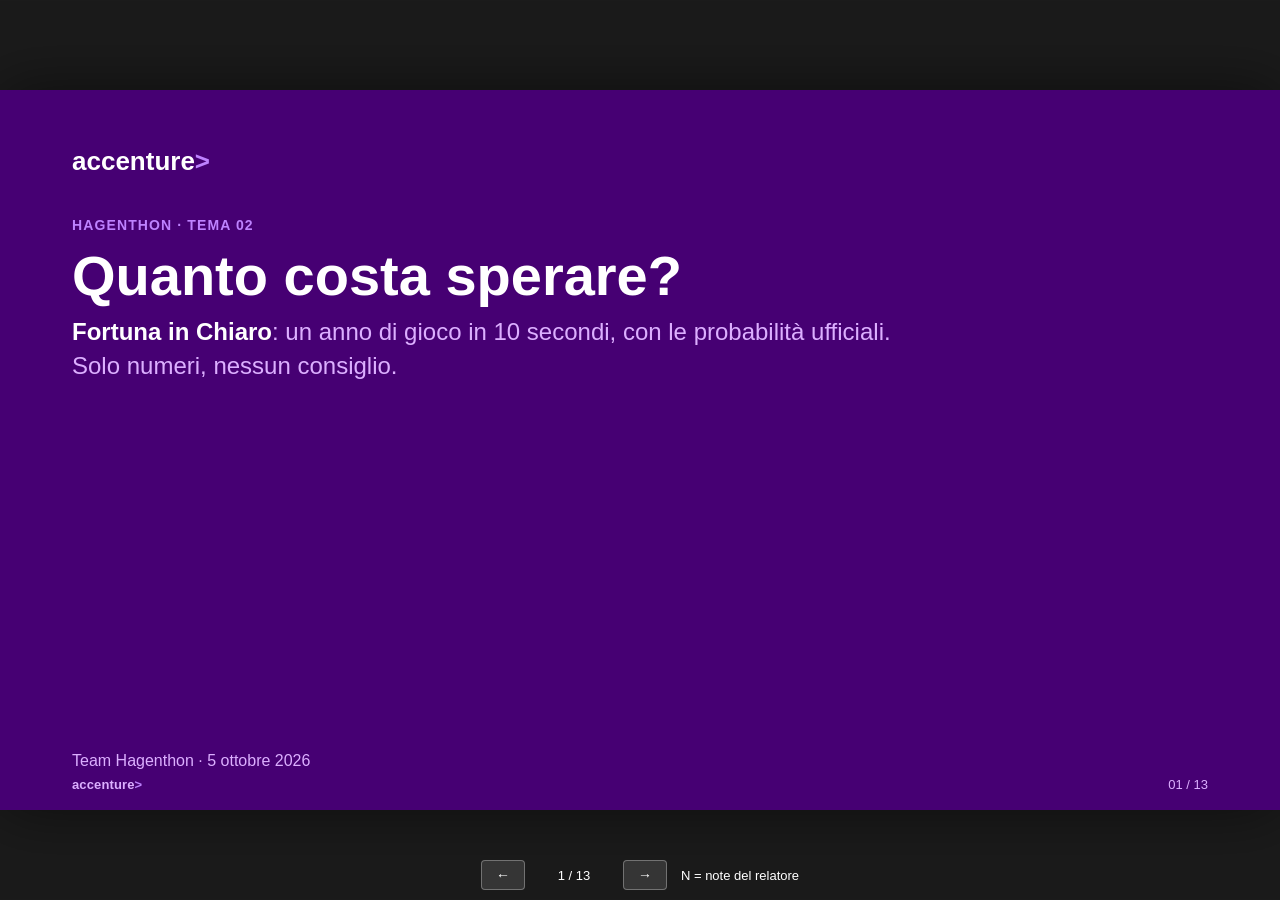
==== presentation/index.html @ 5776c494 "Motore v2 (L1-L3, CR1, CR2: 38 test verdi), BR-13..17, bozza presentazione Co-Authored-By: Claude Op" ====
<!DOCTYPE html>
<html lang="it">
<head>
<meta charset="UTF-8">
<title>Fortuna in Chiaro — Hagenthon, Tema 02</title>
<!--
  BOZZA v2 (13:25) — agente innovazione, da skill presentazioni-accenture.
  Allineata a docs/idea/idea-selezionata.md (leve L1-L4, CR1, CR2, Fase 2, demo aggiornata).
  SCALETTA (5:00, demo compresa). Note del relatore: tasto N.
  01  0:00-0:10  Titolo
  02  0:10-0:35  Salvatore (Deliverable 01)
  03  0:35-0:50  Il problema
  04  0:50-1:00  La soluzione
  05  1:00-3:30  DEMO live (2'30"): L3 208 stadi, L1 rimborso, L2 10.000 Salvatori, quiz 3/3, CR1
  06  (0")       OPZIONALE BR-17 "Pausa e Conto": go/no-go al checkpoint 14:05 (se approvato: passo demo da 10")
  07  3:30-3:45  Prima/Dopo (Deliverable 02)
  08  3:45-4:00  Risk & Clarity Note (Deliverable 03)
  09  4:00-4:25  Struttura agentica di sviluppo + L4 hook guardrail
  10  4:25-4:35  Token e AI
  11  4:35-4:45  Visione Fase 2 (architettura del prodotto, fuori MVP)
  12  4:45-4:52  Valore su scala (STIMA NOSTRA, da confermare al checkpoint 14:05)
  13  4:52-5:00  Chiusura
  Fonti numeri: docs/idea/valore-checkpoint.md, docs/idea/ricerca-azzardo.md
  (38,5%, 79,4%, 208 stadi: ricalcolati sulle tabelle ADM di ricerca-azzardo.md §1, vedi idea-selezionata.md)
-->
<style>
  :root{
    --purple:#A100FF;
    --purple-dark:#7500C0;
    --purple-darker:#460073;
    --purple-light:#BE82FF;
    --purple-pastel:#DCAFFF;
    --purple-pink:#B455AA;
    --black:#000000;
    --white:#FFFFFF;
    --grey:#96968C;
    --grey-light:#E6E6DC;
    --font:"Graphik", Arial, Helvetica, sans-serif;
  }
  *{box-sizing:border-box;}
  html,body{
    margin:0; padding:0; width:100%; height:100%;
    background:#1b1b1b; font-family:var(--font); overflow:hidden;
  }
  #viewport{ position:fixed; inset:0; display:flex; align-items:center; justify-content:center; }
  #deck{
    position:relative; width:1280px; height:720px;
    transform-origin:center center; box-shadow:0 0 60px rgba(0,0,0,.5);
  }
  .slide{
    position:absolute; inset:0; width:1280px; height:720px;
    display:none; flex-direction:column;
    background:var(--white); color:var(--black);
    padding:56px 72px 40px 72px;
  }
  .slide.active{ display:flex; }

  .bg-dark{ background:var(--purple-darker); color:var(--white); }
  .bg-purple{ background:var(--purple-dark); color:var(--white); }
  .bg-light-grey{ background:var(--grey-light); color:var(--black); }

  h1{ font-size:48px; font-weight:700; margin:0 0 8px 0; line-height:1.1; }
  h2{ font-size:34px; font-weight:700; margin:0 0 20px 0; line-height:1.15; }
  h2 .accent{ color:var(--purple); }
  .bg-dark h2, .bg-purple h2{ color:var(--white); }
  .subtitle{ font-size:22px; font-weight:400; color:var(--grey); margin:0 0 24px 0; }
  .bg-dark .subtitle, .bg-purple .subtitle{ color:var(--purple-pastel); }
  p, li{ font-size:18px; line-height:1.45; }
  .kicker{
    display:inline-block; font-size:14px; font-weight:700; letter-spacing:.08em;
    text-transform:uppercase; color:var(--purple); margin-bottom:12px;
  }
  .bg-dark .kicker, .bg-purple .kicker{ color:var(--purple-light); }

  .footer{
    position:absolute; left:72px; right:72px; bottom:18px;
    display:flex; justify-content:space-between; align-items:center;
    font-size:13px; color:var(--grey);
  }
  .bg-dark .footer, .bg-purple .footer{ color:var(--purple-pastel); }
  .wordmark{ font-weight:700; letter-spacing:.01em; }
  .wordmark .chevron{ color:var(--purple); font-weight:700; }
  .bg-dark .wordmark .chevron, .bg-purple .wordmark .chevron{ color:var(--purple-light); }
  .footer .src{ flex:1; margin:0 24px; font-size:13px; text-align:left; }

  .content{ flex:1; display:flex; flex-direction:column; min-height:0; }

  .cover{ justify-content:center; align-items:flex-start; }
  .cover .wordmark-big{ font-size:26px; font-weight:700; margin-bottom:40px; }
  .cover h1{ font-size:56px; max-width:950px; }
  .cover .subtitle{ font-size:24px; max-width:850px; }
  .cover .meta{ margin-top:auto; font-size:16px; color:var(--purple-pastel); }

  .columns{ display:flex; gap:48px; flex:1; min-height:0; }
  .col{ flex:1; min-width:0; }
  .col h3{ font-size:20px; font-weight:700; color:var(--purple); margin:0 0 12px 0; }

  .kpi-row{ display:flex; gap:24px; align-items:stretch; }
  .kpi{ flex:1; text-align:center; padding:24px 14px; background:var(--grey-light); border-radius:4px; }
  .kpi .value{ font-size:52px; font-weight:700; color:var(--purple); line-height:1; }
  .kpi .label{ font-size:16px; color:#555; margin-top:10px; }
  .kpi .tag{ font-size:14px; color:var(--grey); margin-top:6px; }

  .before-after{ display:flex; gap:24px; flex:1; min-height:0; }
  .ba-panel{ flex:1; border-radius:4px; padding:26px; display:flex; flex-direction:column; }
  .ba-before{ background:var(--grey-light); }
  .ba-after{ background:var(--purple-darker); color:var(--white); }
  .ba-tag{ font-size:14px; font-weight:700; text-transform:uppercase; letter-spacing:.06em; margin-bottom:12px; }
  .ba-before .ba-tag{ color:#6b6b63; }
  .ba-after .ba-tag{ color:var(--purple-light); }
  .ba-quote{ font-size:30px; font-weight:700; line-height:1.2; margin:0 0 16px 0; }
  .ba-after .num{ color:var(--purple-pastel); }

  .flow{ display:flex; align-items:center; justify-content:center; gap:0; margin:6px 0 18px 0; }
  .flow-box{
    background:var(--grey-light); border:2px solid var(--purple);
    border-radius:6px; padding:12px 10px; font-size:15px; font-weight:600;
    text-align:center; width:150px;
  }
  .flow-box.highlight{ background:var(--purple); color:var(--white); border-color:var(--purple-darker); }
  .flow-box.human{ background:var(--white); border-style:dashed; }
  .flow-arrow{ width:26px; height:2px; background:var(--purple); position:relative; margin:0 4px; }
  .flow-arrow::after{
    content:""; position:absolute; right:-1px; top:-5px;
    border:6px solid transparent; border-left-color:var(--purple);
  }

  .demo-frame{
    flex:1; border:2px solid var(--grey-light); border-radius:6px;
    display:flex; align-items:center; justify-content:center;
    background:var(--grey-light); overflow:hidden; position:relative;
  }
  .demo-frame iframe{ width:100%; height:100%; border:0; background:var(--white); pointer-events:none; }
  .demo-caption{ margin-top:12px; font-size:15px; color:#6b6b63; }
  .demo-caption a{ color:var(--purple); font-weight:700; text-decoration:none; position:relative; z-index:6; }

  .closing{ justify-content:center; align-items:flex-start; }
  .closing h1{ font-size:52px; }
  .closing .contacts{ margin-top:28px; font-size:18px; color:var(--purple-pastel); }

  ul.bullets{ list-style:none; margin:0; padding:0; }
  ul.bullets li{ position:relative; padding-left:26px; margin-bottom:10px; }
  ul.bullets li::before{
    content:""; position:absolute; left:0; top:9px; width:10px; height:10px;
    background:var(--purple); border-radius:50%;
  }
  .bg-dark ul.bullets li::before, .ba-after ul.bullets li::before{ background:var(--purple-light); }

  /* tabelle compatte */
  table.t{ border-collapse:collapse; width:100%; font-size:16px; }
  table.t th{ text-align:left; font-size:14px; text-transform:uppercase; letter-spacing:.05em; color:var(--purple); border-bottom:2px solid var(--purple); padding:6px 10px; }
  table.t td{ padding:7px 10px; border-bottom:1px solid var(--grey-light); vertical-align:top; }
  table.t td.m{ font-weight:700; white-space:nowrap; }

  /* persona */
  .persona{ display:flex; gap:40px; flex:1; min-height:0; }
  .persona .card{ width:380px; background:var(--grey-light); border-radius:4px; padding:24px 26px; }
  .persona .card .name{ font-size:28px; font-weight:700; margin-bottom:6px; }
  .persona .card .role{ font-size:16px; color:#6b6b63; margin-bottom:16px; }
  .persona .quote{ font-size:26px; font-weight:700; line-height:1.25; margin:0 0 18px 0; }
  .persona .quote .accent{ color:var(--purple); }

  /* badge */
  .badge{ display:inline-block; font-size:13px; font-weight:700; letter-spacing:.06em; text-transform:uppercase; padding:5px 10px; border-radius:3px; background:var(--purple-pastel); color:var(--purple-darker); margin-left:10px; vertical-align:middle; }
  .badge.warn{ background:var(--black); color:var(--white); }
  .deliv{ display:inline-block; font-size:13px; font-weight:700; letter-spacing:.06em; text-transform:uppercase; padding:4px 10px; border:2px solid var(--purple); color:var(--purple); border-radius:3px; margin-left:12px; vertical-align:middle; }

  .note-box{ margin-top:14px; padding:12px 16px; border-left:4px solid var(--purple); background:#f6f6f1; font-size:16px; }
  .small{ font-size:15px; color:#6b6b63; }

  /* note del relatore: nascoste, tasto N per mostrarle */
  .notes{ display:none; }
  #notes-panel{
    display:none; position:fixed; left:0; right:0; top:0; z-index:20;
    background:rgba(0,0,0,.88); color:#fff; font-family:var(--font); font-size:15px;
    padding:12px 24px; line-height:1.45; max-height:40vh; overflow:auto;
  }
  #notes-panel.on{ display:block; }

  #nav-ui{
    position:fixed; left:0; right:0; bottom:10px; display:flex;
    justify-content:center; gap:14px; align-items:center; z-index:10;
    font-family:var(--font); color:#fff; font-size:13px; user-select:none;
  }
  #nav-ui button{
    background:rgba(255,255,255,.12); border:1px solid rgba(255,255,255,.3);
    color:#fff; border-radius:4px; padding:6px 14px; cursor:pointer; font-size:14px;
  }
  #nav-ui button:hover{ background:rgba(161,0,255,.5); }
  #counter{ min-width:70px; text-align:center; }
  .nav-hit{ position:absolute; top:0; bottom:0; width:30%; cursor:pointer; z-index:5; }
  .nav-hit.left{ left:0; }
  .nav-hit.right{ right:0; }

  @media print{
    html,body{ overflow:visible; background:#fff; }
    #nav-ui, .nav-hit, #notes-panel{ display:none !important; }
    #viewport{ position:static; display:block; }
    #deck{ transform:none !important; width:auto; height:auto; box-shadow:none; }
    .slide{
      display:flex !important; position:relative; width:1280px; height:720px;
      page-break-after:always; break-after:page;
    }
  }
</style>
</head>
<body>

<div id="viewport">
  <div id="deck">

    <!-- SLIDE: 01 copertina -->
    <section class="slide cover bg-dark">
      <div class="content cover">
        <div class="wordmark-big">accenture<span style="color:var(--purple-light)">&gt;</span></div>
        <div class="kicker">Hagenthon · Tema 02</div>
        <h1>Quanto costa sperare?</h1>
        <p class="subtitle"><strong style="color:#fff">Fortuna in Chiaro</strong>: un anno di gioco in 10 secondi, con le probabilità ufficiali. Solo numeri, nessun consiglio.</p>
        <div class="meta">Team Hagenthon · 5 ottobre 2026</div>
      </div>
      <div class="footer">
        <span class="wordmark">accenture<span class="chevron">&gt;</span></span>
        <span class="page-num"></span>
      </div>
      <aside class="notes">0:00-0:10 (10") — "Quanto costa sperare? Fortuna in Chiaro mostra in 10 secondi un anno di gioco, con le probabilità ufficiali ADM. Non giudica, non consiglia: mostra i numeri."</aside>
    </section>
    <!-- /SLIDE -->

    <!-- SLIDE: 02 Salvatore, Deliverable 01 -->
    <section class="slide">
      <div class="content">
        <div class="kicker">User Difficulty Statement <span class="deliv">Deliverable 01</span></div>
        <h2>Salvatore non sa <span class="accent">quanto gli costa</span> sperare</h2>
        <div class="persona">
          <div class="card">
            <div class="name">Salvatore</div>
            <div class="role">Reddito 1.300 € al mese · 2 biglietti da 5 € al giorno</div>
            <ul class="bullets">
              <li>Gioca 10 € al giorno, "è poco"</li>
              <li>Crede nei numeri "in ritardo"</li>
              <li>Conta le vincite, non le giocate</li>
            </ul>
          </div>
          <div style="flex:1">
            <p class="quote">"10 € al giorno, <span class="accent">prima o poi vinco</span>."</p>
            <div class="kpi-row">
              <div class="kpi"><div class="value">3.650 €</div><div class="label">spesi in un anno</div><div class="tag">10 € × 365 [DERIV]</div></div>
              <div class="kpi"><div class="value">23,4%</div><div class="label">del suo reddito annuo</div><div class="tag">3.650 / 15.600 € [DERIV]</div></div>
            </div>
            <p class="note-box"><strong>La difficoltà:</strong> le probabilità sono pubbliche, ma scritte in tabelle che nessuno legge. Salvatore non riesce a trasformare "1 su 12.480.000" in una conseguenza per la sua vita.</p>
          </div>
        </div>
      </div>
      <div class="footer">
        <span class="wordmark">accenture<span class="chevron">&gt;</span></span>
        <span class="src">Fonte: valore-checkpoint.md §1; tabella premi ADM "Nuovo 20X" (ricerca-azzardo.md §1.1)</span>
        <span class="page-num"></span>
      </div>
      <aside class="notes">0:10-0:35 (25") — Deliverable 01. Presentare Salvatore: 1.300 € al mese, 10 € al giorno. Lui pensa "prima o poi vinco". In un anno sono 3.650 €, il 23% del reddito. Il problema non è l'accesso ai dati (sono pubblici, ADM) ma la loro leggibilità.</aside>
    </section>
    <!-- /SLIDE -->

    <!-- SLIDE: 03 il problema -->
    <section class="slide">
      <div class="content">
        <div class="kicker">Il problema</div>
        <h2>Salvatore non è un caso isolato</h2>
        <div class="kpi-row" style="margin-top:10px">
          <div class="kpi"><div class="value">18 mln</div><div class="label">adulti che hanno giocato nell'ultimo anno</div><div class="tag">ISS, Rapporti ISTISAN 19/28</div></div>
          <div class="kpi"><div class="value">1,4 mln</div><div class="label">a rischio moderato</div><div class="tag">ISS, Rapporti ISTISAN 19/28</div></div>
          <div class="kpi"><div class="value">21,5 mld €</div><div class="label">persi netti dagli italiani nel 2024</div><div class="tag">ADM, Bilancio di esercizio 2024</div></div>
        </div>
        <p class="note-box" style="margin-top:28px">Un biglietto da 5 € (modello A, ADM) restituisce in media <strong>71,2 centesimi per euro</strong>: il 28,8% resta perso per costruzione [UFF + DERIV].</p>
      </div>
      <div class="footer">
        <span class="wordmark">accenture<span class="chevron">&gt;</span></span>
        <span class="src">Fonti: ricerca-azzardo.md §0, §1.1, §4, §5 (ISS; ADM via agipronews.it e gioconews.it)</span>
        <span class="page-num"></span>
      </div>
      <aside class="notes">0:35-0:50 (15") — 18 milioni di giocatori, 1,4 milioni a rischio moderato: è il nostro pubblico. I 1,5 milioni problematici vanno al numero verde, non a un simulatore. 21,5 miliardi persi nel 2024. Il gioco non è "sfortuna": è costruito per restituire meno di quanto si gioca.</aside>
    </section>
    <!-- /SLIDE -->

    <!-- SLIDE: 04 la soluzione -->
    <section class="slide">
      <div class="content">
        <div class="kicker">La soluzione</div>
        <h2>Fortuna in Chiaro: <span class="accent">tre concetti</span>, un percorso</h2>
        <div class="flow">
          <div class="flow-box">Quiz prima</div><div class="flow-arrow"></div>
          <div class="flow-box">La tua abitudine</div><div class="flow-arrow"></div>
          <div class="flow-box highlight">Un anno in 10 secondi</div><div class="flow-arrow"></div>
          <div class="flow-box">Dalla parte del banco</div><div class="flow-arrow"></div>
          <div class="flow-box">Quiz dopo + trasferimento</div>
        </div>
        <div class="columns">
          <div class="col"><h3>Probabilità in cose fisiche</h3><p>"1 su 12.480.000" diventa 208 stadi pieni con un solo vincitore.</p></div>
          <div class="col"><h3>Vincite che non sono vincite</h3><p>"Hai vinto 5 €" diventa "hai recuperato la giocata: guadagno 0 €".</p></div>
          <div class="col"><h3>Dalla parte del banco</h3><p>10.000 persone come Salvatore per un anno: chi incassa davvero.</p></div>
        </div>
        <p class="small">Statico, offline, nessun dato personale raccolto. Nessun consiglio: solo numeri e significati (vincolo T2-V3).</p>
      </div>
      <div class="footer">
        <span class="wordmark">accenture<span class="chevron">&gt;</span></span>
        <span class="page-num"></span>
      </div>
      <aside class="notes">0:50-1:00 (10") — Tre leve: le probabilità diventano cose fisiche, le vincite finte si smascherano, si guarda dalla parte del banco. Il percorso si misura: quiz prima e dopo, con una domanda nuova di trasferimento. Passo alla demo.</aside>
    </section>
    <!-- /SLIDE -->

    <!-- SLIDE: 05 demo -->
    <section class="slide">
      <div class="content">
        <div class="kicker">Demo live · 2'30"</div>
        <h2>Un anno di Salvatore in 10 secondi</h2>
        <div class="demo-frame">
          <iframe src="../app/index.html" title="Anteprima di Fortuna in Chiaro" tabindex="-1"></iframe>
        </div>
        <div class="demo-caption">Apri la demo: <a href="../app/index.html?demo=1" target="_blank">app/index.html?demo=1</a> (seme fisso, percorso guidato) · Riserva: video registrato</div>
      </div>
      <div class="footer">
        <span class="wordmark">accenture<span class="chevron">&gt;</span></span>
        <span class="page-num"></span>
      </div>
      <aside class="notes">1:00-3:30 (2'30") — DEMO con ?demo=1. (1) 1:00-1:15 Quiz prima: Salvatore fa 1/3. (2) 1:15-1:50 Abitudine (2 biglietti da 5 € al giorno, 3.650 € l'anno) e un anno in 10 secondi: "servirebbero 208 stadi da 60.000 posti, e vincerebbe una sola persona" (L3). (3) 1:50-2:15 "HAI VINTO!"... era solo il rimborso: guadagno 0 €; il 38,5% delle vincite del modello A è il rimborso, il 79,4% è da 5 o 10 € (L1). (4) 2:15-2:45 Dalla parte del banco: 10.000 Salvatori per un anno, quanti in attivo, quanto incassa il banco; 21,5 miliardi in Italia (L2). (5) 2:45-3:20 Quiz dopo 3/3 + trasferimento sul biglietto da 2 € inventato; cruscotto prima/dopo. (6) 3:20-3:30 CR1: la soglia scelta da Salvatore è superata, compare "Vuoi parlarne con qualcuno?" con il numero verde; il messaggio lo invia solo lui. Se BR-17 è approvato: "Pausa e Conto" al posto del passo 4 o 10" prima della chiusura. I ritardatari restano nell'app ma escono dal copione. Se l'animazione non parte: video di riserva.</aside>
    </section>
    <!-- /SLIDE -->

    <!-- SLIDE: 06 OPZIONALE BR-17 Pausa e Conto (go/no-go al checkpoint 14:05; eliminare se no-go) -->
    <section class="slide">
      <div class="content">
        <div class="kicker">Pausa e Conto <span class="badge warn">Opzionale · go/no-go 14:05</span></div>
        <h2>"Sto per comprare un biglietto": <span class="accent">30 secondi</span> di numeri</h2>
        <div class="columns">
          <div class="col">
            <h3>Cosa mostra, per quel biglietto</h3>
            <ul class="bullets">
              <li>Perdita media attesa: 28,8% del prezzo (modello A)</li>
              <li>Vincite che sono solo rimborso: 38,5%</li>
              <li>Premio massimo in scala fisica: 208 stadi, un vincitore</li>
            </ul>
          </div>
          <div class="col">
            <h3>Cosa non fa</h3>
            <ul class="bullets">
              <li>Non dice cosa comprare né se giocare</li>
              <li>Non è un esercizio clinico</li>
              <li>Si chiude con "La scelta è tua"</li>
            </ul>
          </div>
        </div>
        <p class="note-box">Decisione informata, focus del Tema 02. Attivata solo da Salvatore (BR-17, Could).</p>
      </div>
      <div class="footer">
        <span class="wordmark">accenture<span class="chevron">&gt;</span></span>
        <span class="src">Dati: tabella ADM modello A (ricerca-azzardo.md §1.1); ricalcoli in idea-selezionata.md</span>
        <span class="page-num"></span>
      </div>
      <aside class="notes">OPZIONALE, 0" di default. Se BR-17 passa al checkpoint 14:05 si mostra in demo (10"), e questa slide resta come riserva se la demo si blocca. Se no-go: eliminare la slide.</aside>
    </section>
    <!-- /SLIDE -->

    <!-- SLIDE: 07 prima/dopo, Deliverable 02 -->
    <section class="slide">
      <div class="content">
        <div class="kicker">Before/After Simplicity Evidence <span class="deliv">Deliverable 02</span></div>
        <h2>Dalla speranza ai numeri</h2>
        <div class="before-after">
          <div class="ba-panel ba-before">
            <div class="ba-tag">Prima</div>
            <p class="ba-quote">"10 € al giorno, prima o poi vinco."</p>
            <ul class="bullets">
              <li>Quiz: <strong>1/3</strong></li>
              <li>"1 su 12.480.000": un numero senza significato</li>
              <li>"Ho vinto 5 €": sembra una vincita</li>
            </ul>
          </div>
          <div class="ba-panel ba-after">
            <div class="ba-tag">Dopo</div>
            <p class="ba-quote"><span class="num">3.650 €</span> l'anno, perdita attesa <span class="num">≈ 1.051 €</span></p>
            <ul class="bullets">
              <li>Quiz: <strong>3/3</strong> + domanda di trasferimento corretta</li>
              <li>Premio massimo: in media una volta ogni <strong>~17.096 anni</strong></li>
              <li>Il 38,5% delle vincite è solo il rimborso: guadagno 0 €</li>
            </ul>
          </div>
        </div>
      </div>
      <div class="footer">
        <span class="wordmark">accenture<span class="chevron">&gt;</span></span>
        <span class="src">Modello A, payout 71,2%: 3.650 × 28,8% ≈ 1.051 €; 12.480.000 / 730 biglietti l'anno ≈ 17.096 anni; rimborsi 4.576.000 / 11.893.456 vincite = 38,5% [UFF ADM + DERIV]</span>
        <span class="page-num"></span>
      </div>
      <aside class="notes">3:30-3:45 (15") — Deliverable 02. Prima: "prima o poi vinco", quiz 1/3. Dopo: 3.650 € l'anno, perdita attesa circa 1.051 € (modello A; con il modello B si arriva a 1.456 €), premio massimo in media una volta ogni 17.000 anni circa. Quiz 3/3 e risposta corretta su un biglietto mai visto: ha capito il concetto, non ha memorizzato la risposta.</aside>
    </section>
    <!-- /SLIDE -->

    <!-- SLIDE: 07 Risk & Clarity Note, Deliverable 03 -->
    <section class="slide">
      <div class="content">
        <div class="kicker">Risk &amp; Clarity Note <span class="deliv">Deliverable 03</span></div>
        <h2>Cosa semplifichiamo, <span class="accent">cosa non tocchiamo</span></h2>
        <table class="t">
          <tr><th style="width:230px">Aspetto</th><th>Come lo trattiamo</th></tr>
          <tr><td class="m">Semplificato</td><td>Linguaggio, visualizzazione (un anno in 10 secondi), arrotondamenti nei testi. Solo due biglietti da 5 € (modelli A e B), senza marchi commerciali.</td></tr>
          <tr><td class="m">Non alterato</td><td>Probabilità e premi ufficiali ADM delle tabelle di emissione: il payout calcolato dall'app coincide con la tabella (test automatici).</td></tr>
          <tr><td class="m">Lotto</td><td>Fonte di terzi (calcolo combinatorio standard: ambo 1 su 400,5, 250 volte la posta), dichiarata come tale. La regola "5 numeri estratti su 90" è ricavata da quel calcolo. La posta la sceglie l'utente.</td></tr>
          <tr><td class="m">Quiz didattico</td><td>Il biglietto da 2 € al 70% della domanda di trasferimento è inventato per l'esercizio ed è dichiarato come tale nell'app.</td></tr>
          <tr><td class="m">Nessun consiglio</td><td>L'app mostra numeri e significati, non dice se giocare o smettere (T2-V3). Nessun dato personale raccolto.</td></tr>
          <tr><td class="m">Se serve aiuto</td><td>Telefono Verde Nazionale ISS <strong>800 55 88 22</strong>: gratuito, anonimo, lunedì-venerdì 10:00-16:00.</td></tr>
        </table>
      </div>
      <div class="footer">
        <span class="wordmark">accenture<span class="chevron">&gt;</span></span>
        <span class="src">Fonti: ADM tabelle premi (ricerca-azzardo.md §1); Lotto [TERZI] §2; ISS TVNGA §6</span>
        <span class="page-num"></span>
      </div>
      <aside class="notes">3:45-4:00 (15") — Deliverable 03. Semplifichiamo il linguaggio, non i numeri: probabilità e premi sono quelli ufficiali ADM, verificati dai test. Il Lotto viene da un calcolo combinatorio di terzi e lo diciamo; la regola 5 su 90 è ricavata. Il biglietto da 2 € del quiz è inventato e dichiarato. Nessun consiglio. Il numero verde ISS è sempre visibile.</aside>
    </section>
    <!-- /SLIDE -->

    <!-- SLIDE: 09 struttura agentica di sviluppo -->
    <!-- kicker distinto dalla slide Fase 2 -->
    <section class="slide">
      <div class="content">
        <div class="kicker">Struttura agentica di sviluppo · come l'abbiamo costruita</div>
        <h2>Un team di <span class="accent">5 agenti</span>, 2 verifiche umane</h2>
        <div class="flow">
          <div class="flow-box">Idea<br><span class="small">innovazione</span></div><div class="flow-arrow"></div>
          <div class="flow-box human">Conferma umana</div><div class="flow-arrow"></div>
          <div class="flow-box">BR e test<br><span class="small">business</span></div><div class="flow-arrow"></div>
          <div class="flow-box highlight">Sviluppo ⇄ test<br><span style="font-size:13px">stanze parallele</span></div><div class="flow-arrow"></div>
          <div class="flow-box">Review<br><span class="small">qa PASS/FAIL</span></div><div class="flow-arrow"></div>
          <div class="flow-box human">Conferma umana → push</div>
        </div>
        <div class="columns">
          <div class="col">
            <h3>Stanze agile parallele</h3>
            <ul class="bullets">
              <li><strong>Motore</strong>: dati ufficiali, calcolo, test unitari</li>
              <li><strong>Esperienza</strong>: schermate, simulazione, quiz</li>
              <li>Contratto API comune, test per stanza</li>
            </ul>
          </div>
          <div class="col">
            <h3>Rules, skill, hook</h3>
            <ul class="bullets">
              <li><strong>Rules</strong>: CLAUDE.md e prompt di ruolo · <strong>Skill</strong>: presentazioni-accenture</li>
              <li><strong>Hook</strong> guard.ps1: blocca 00_input/ e API key</li>
              <li><strong>Hook</strong> post-edit-tests.ps1: test dopo ogni modifica ad app/</li>
              <li><strong>L4, guardrail del Tema 02</strong>: un hook PreToolUse blocca in app/ i testi da consiglio o giudizio ("conviene", "smetti", "gioca meno"): T2-V3 diventa un controllo automatico</li>
            </ul>
          </div>
        </div>
      </div>
      <div class="footer">
        <span class="wordmark">accenture<span class="chevron">&gt;</span></span>
        <span class="src">Dettaglio: agents/ e docs/governance/stato-avanzamento.md</span>
        <span class="page-num"></span>
      </div>
      <aside class="notes">4:00-4:25 (25") — Questa è la struttura agentica di SVILUPPO (agents/), quella valutata. L'orchestratore coordina 5 agenti che si passano il lavoro attraverso file, ognuno scrive solo nelle sue cartelle. Due verifiche umane: scelta dell'idea e consegna. Sviluppo in due stanze parallele, Motore ed Esperienza, con un contratto API comune. Gli hook rendono le regole automatiche: niente scritture sulle fonti, niente segreti, test a ogni modifica. E il vincolo del tema, "nessun consiglio", è un hook: se un agente scrive "conviene" o "smetti" nell'app, la scrittura viene bloccata. Nessun push senza PASS di QA.</aside>
    </section>
    <!-- /SLIDE -->

    <!-- SLIDE: 09 token -->
    <section class="slide">
      <div class="content">
        <div class="kicker">Uso consapevole dei token</div>
        <h2>Il modello giusto per ogni ruolo, <span class="accent">zero token</span> a runtime</h2>
        <div class="columns">
          <div class="col">
            <table class="t">
              <tr><th>Agente</th><th>Modello</th></tr>
              <tr><td>innovazione (idea, pitch)</td><td class="m">Opus</td></tr>
              <tr><td>qa (verdetto PASS/FAIL)</td><td class="m">Opus</td></tr>
              <tr><td>business (BR, test)</td><td class="m">Sonnet</td></tr>
              <tr><td>governance (piano, push)</td><td class="m">Sonnet</td></tr>
              <tr><td>sviluppo</td><td class="m">eredita dalla sessione</td></tr>
              <tr><td>compiti meccanici</td><td class="m">Haiku</td></tr>
            </table>
          </div>
          <div class="col">
            <ul class="bullets">
              <li>Opus solo dove deve essere giusto: idea e QA</li>
              <li>Contesto mirato: ogni agente legge solo i file che gli servono e restituisce una sintesi</li>
              <li>Stato nei file, non nella chat</li>
              <li>App deterministica: <strong>nessuna chiamata AI a runtime</strong>, costo per utente nullo, funziona offline</li>
            </ul>
          </div>
        </div>
      </div>
      <div class="footer">
        <span class="wordmark">accenture<span class="chevron">&gt;</span></span>
        <span class="src">Fonte: CLAUDE.md, sezione "Uso consapevole dei token"</span>
        <span class="page-num"></span>
      </div>
      <aside class="notes">4:25-4:35 (10") — Opus solo per idea e QA, Sonnet per business e governance, Haiku per i compiti meccanici. La soluzione è deterministica: i numeri devono essere esatti, quindi niente AI a runtime. Zero token per utente.</aside>
    </section>
    <!-- /SLIDE -->

    <!-- SLIDE: 11 visione Fase 2 (architettura multi-agente del PRODOTTO, fuori MVP) -->
    <section class="slide">
      <div class="content">
        <div class="kicker">Visione Fase 2 <span class="badge warn">Non è nel MVP</span> <span class="badge">Architettura del prodotto, non di sviluppo</span></div>
        <h2>Da simulatore a <span class="accent">percorso di supporto</span></h2>
        <table class="t">
          <tr><th style="width:260px">Agente del prodotto</th><th style="width:400px">Oggi, nel MVP (deterministico)</th><th>In Fase 2</th></tr>
          <tr><td class="m">Analista</td><td>Sì: il motore di calcolo (spesa, perdita attesa, quota del reddito)</td><td>Movimenti reali, con consenso</td></tr>
          <tr><td class="m">Escalation verso un umano</td><td>Leggera: CR1 "Vuoi parlarne con qualcuno?", attivata da Salvatore</td><td>SerD, psicologo, Telefono Verde ISS con protocollo clinico</td></tr>
          <tr><td class="m">Craving</td><td>Educativa: "Pausa e Conto", se approvata</td><td>Interventi nei momenti a rischio, esercizi validati clinicamente</td></tr>
          <tr><td class="m">Coach</td><td>No</td><td>Colloquio motivazionale con supervisione clinica</td></tr>
          <tr><td class="m">Debiti · Barriere</td><td>No: sarebbe consulenza personalizzata (T2-V3)</td><td>Sportelli competenti; autoesclusione ADM, blocchi bancari</td></tr>
        </table>
        <p class="small" style="margin-top:14px">Prerequisiti: backend e AI a runtime, partnership clinica (SerD, ISS), validazione dell'efficacia, consenso ai dati sanitari (GDPR art. 9), valutazione del costo in token.</p>
      </div>
      <div class="footer">
        <span class="wordmark">accenture<span class="chevron">&gt;</span></span>
        <span class="src">Fonte: docs/idea/idea-selezionata.md, "Visione Fase 2"</span>
        <span class="page-num"></span>
      </div>
      <aside class="notes">4:35-4:45 (10") — Attenzione a non confonderla con la slide precedente: quella era la struttura agentica con cui abbiamo COSTRUITO l'app; questa è una VISIONE di prodotto, fuori dal MVP. Oggi due agenti esistono già in forma leggera e deterministica (Analista, Escalation con CR1). Il resto richiede partnership clinica e consenso: per questo non è nel MVP.</aside>
    </section>
    <!-- /SLIDE -->

    <!-- SLIDE: 12 valore su scala, STIMA NOSTRA (da confermare al checkpoint) -->
    <section class="slide bg-light-grey">
      <div class="content">
        <div class="kicker">Valore su scala <span class="badge warn">Stima nostra</span></div>
        <h2>Se raggiungessimo l'1% dei giocatori</h2>
        <div class="kpi-row">
          <div class="kpi" style="background:#fff"><div class="value">180.000</div><div class="label">giocatori raggiunti (1% di 18 mln)</div></div>
          <div class="kpi" style="background:#fff"><div class="value">126.000</div><div class="label">arrivano a 3/3 (ipotesi 70%)</div></div>
          <div class="kpi" style="background:#fff"><div class="value">~150 mln €</div><div class="label">l'anno di perdite rese consapevoli</div></div>
        </div>
        <p class="note-box" style="background:#fff">Calcolo: 126.000 × ~1.190 € (21,5 mld ADM 2024 / 18 mln ISS). <strong>Ipotesi non misurata</strong>: anni e perimetro delle due fonti non coincidono. Non sono risparmi: lo strumento non dà consigli, mostra i numeri.</p>
      </div>
      <div class="footer">
        <span class="wordmark">accenture<span class="chevron">&gt;</span></span>
        <span class="src">Fonte: valore-checkpoint.md §2 (stima nostra su ADM Bilancio 2024 e ISS ISTISAN 19/28)</span>
        <span class="page-num"></span>
      </div>
      <aside class="notes">4:45-4:52 (7") — DA CONFERMARE AL CHECKPOINT 14:05: l'utente decide se tenere questa slide. Se resta: "È una stima nostra, non misurata: 1% dei giocatori, 70% che capisce, circa 150 milioni l'anno di perdite rese visibili. Non risparmi: consapevolezza." Se viene tolta: i 7 secondi passano alla chiusura.</aside>
    </section>
    <!-- /SLIDE -->

    <!-- SLIDE: 13 chiusura -->
    <section class="slide closing bg-dark">
      <div class="content closing">
        <div class="kicker">Fortuna in Chiaro</div>
        <h1>La fortuna non si cambia.<br>Si può vedere.</h1>
        <p class="subtitle">Se il gioco è diventato un problema: Telefono Verde ISS <strong style="color:#fff">800 55 88 22</strong>, gratuito e anonimo.</p>
        <div class="contacts">Repository: [URL GitHub da inserire] · app/index.html · presentation/index.html</div>
      </div>
      <div class="footer">
        <span class="wordmark">accenture<span class="chevron">&gt;</span></span>
        <span class="page-num"></span>
      </div>
      <aside class="notes">4:52-5:00 (8") — Chiudere su Salvatore: "Non gli diciamo cosa fare. Gli mostriamo, in 10 secondi, quanto gli costa sperare." Numero verde, repository. Grazie.</aside>
    </section>
    <!-- /SLIDE -->

  </div>
</div>

<div class="nav-hit left" id="hit-prev"></div>
<div class="nav-hit right" id="hit-next"></div>

<div id="notes-panel"></div>

<div id="nav-ui">
  <button id="btn-prev" aria-label="Slide precedente">&#8592;</button>
  <span id="counter">1 / 1</span>
  <button id="btn-next" aria-label="Slide successiva">&#8594;</button>
  <span>N = note del relatore</span>
</div>

<script>
(function(){
  var deck = document.getElementById('deck');
  var slides = Array.prototype.slice.call(document.querySelectorAll('.slide'));
  var total = slides.length;
  var current = 0;
  var notesPanel = document.getElementById('notes-panel');

  slides.forEach(function(s, i){
    var pn = s.querySelector('.page-num');
    if (pn) pn.textContent = String(i + 1).padStart(2, '0') + ' / ' + String(total).padStart(2, '0');
  });

  function render(){
    slides.forEach(function(s, i){ s.classList.toggle('active', i === current); });
    var counter = document.getElementById('counter');
    if (counter) counter.textContent = (current + 1) + ' / ' + total;
    var n = slides[current].querySelector('.notes');
    notesPanel.textContent = n ? n.textContent : '';
  }

  function goTo(i){
    if (i < 0 || i >= total) return;
    current = i;
    render();
  }
  function next(){ goTo(current + 1); }
  function prev(){ goTo(current - 1); }

  function resize(){
    var scale = Math.min(window.innerWidth / 1280, window.innerHeight / 720);
    deck.style.position = 'absolute';
    deck.style.top = '50%';
    deck.style.left = '50%';
    deck.style.transform = 'translate(-50%,-50%) scale(' + scale + ')';
  }

  window.addEventListener('resize', resize);
  window.addEventListener('keydown', function(e){
    if (e.key === 'ArrowRight' || e.key === ' ' || e.key === 'PageDown' || e.key === 'ArrowDown'){
      e.preventDefault(); next();
    } else if (e.key === 'ArrowLeft' || e.key === 'PageUp' || e.key === 'ArrowUp'){
      e.preventDefault(); prev();
    } else if (e.key === 'Home'){
      goTo(0);
    } else if (e.key === 'End'){
      goTo(total - 1);
    } else if (e.key === 'n' || e.key === 'N'){
      notesPanel.classList.toggle('on');
    }
  });

  document.getElementById('btn-next').addEventListener('click', next);
  document.getElementById('btn-prev').addEventListener('click', prev);
  document.getElementById('hit-next').addEventListener('click', next);
  document.getElementById('hit-prev').addEventListener('click', prev);

  resize();
  render();
})();
</script>

</body>
</html>
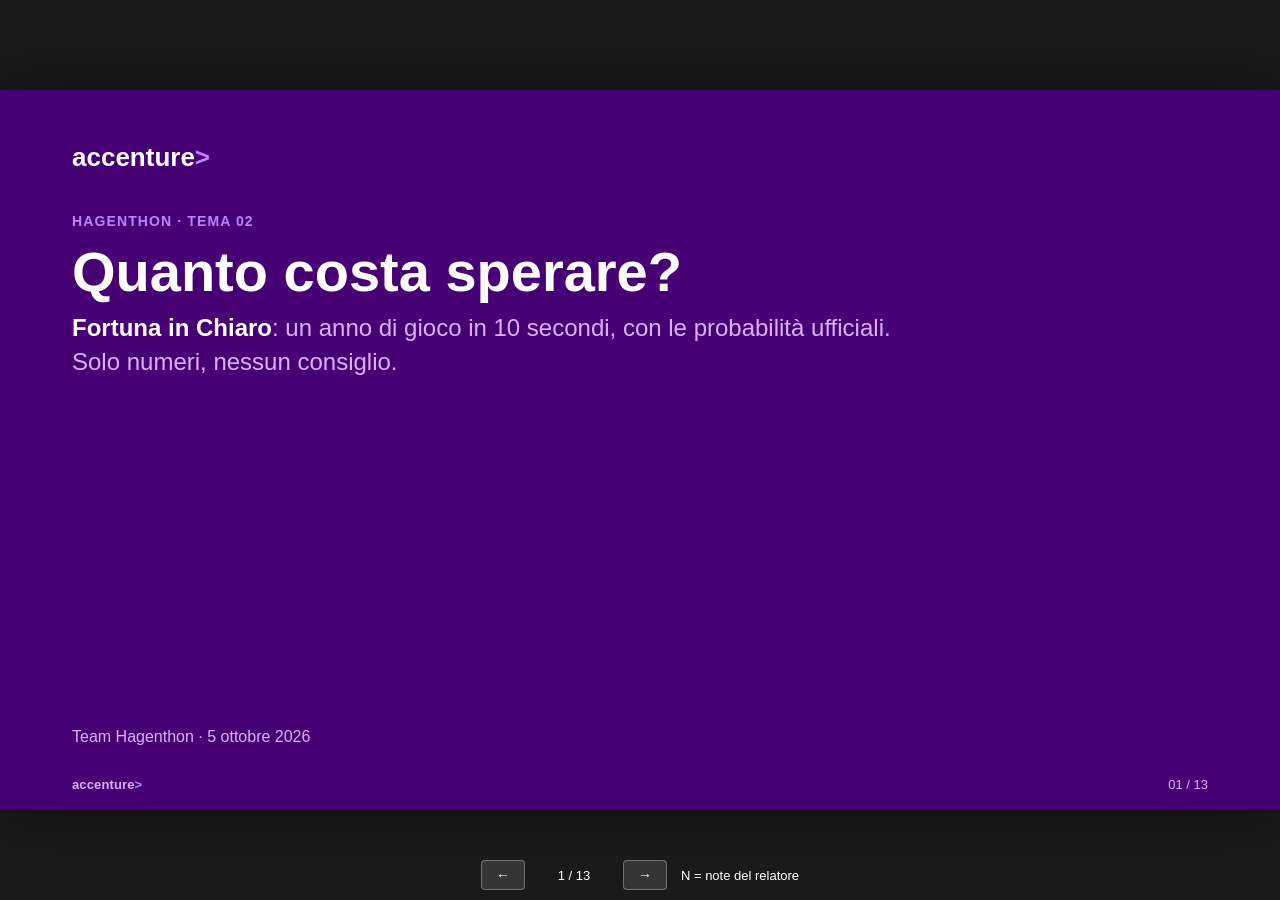
==== commit 3be27c31: "L4: scansione statica dei testi in run-tests.ps1, test testi trasparente, CLAUDE.md hook; presentazi" ====
--- a/presentation/index.html
+++ b/presentation/index.html
@@ -4,24 +4,38 @@
 <meta charset="UTF-8">
 <title>Fortuna in Chiaro — Hagenthon, Tema 02</title>
 <!--
-  BOZZA v2 (13:25) — agente innovazione, da skill presentazioni-accenture.
-  Allineata a docs/idea/idea-selezionata.md (leve L1-L4, CR1, CR2, Fase 2, demo aggiornata).
-  SCALETTA (5:00, demo compresa). Note del relatore: tasto N.
-  01  0:00-0:10  Titolo
-  02  0:10-0:35  Salvatore (Deliverable 01)
-  03  0:35-0:50  Il problema
-  04  0:50-1:00  La soluzione
-  05  1:00-3:30  DEMO live (2'30"): L3 208 stadi, L1 rimborso, L2 10.000 Salvatori, quiz 3/3, CR1
-  06  (0")       OPZIONALE BR-17 "Pausa e Conto": go/no-go al checkpoint 14:05 (se approvato: passo demo da 10")
-  07  3:30-3:45  Prima/Dopo (Deliverable 02)
-  08  3:45-4:00  Risk & Clarity Note (Deliverable 03)
-  09  4:00-4:25  Struttura agentica di sviluppo + L4 hook guardrail
-  10  4:25-4:35  Token e AI
-  11  4:35-4:45  Visione Fase 2 (architettura del prodotto, fuori MVP)
-  12  4:45-4:52  Valore su scala (STIMA NOSTRA, da confermare al checkpoint 14:05)
-  13  4:52-5:00  Chiusura
-  Fonti numeri: docs/idea/valore-checkpoint.md, docs/idea/ricerca-azzardo.md
-  (38,5%, 79,4%, 208 stadi: ricalcolati sulle tabelle ADM di ricerca-azzardo.md §1, vedi idea-selezionata.md)
+  VERSIONE DEFINITIVA v3 (13:40) — agente innovazione, da skill presentazioni-accenture.
+  Allineata a docs/idea/idea-selezionata.md (leve L1-L4, CR1, CR2, Fase 2, "Demo ... aggiornata").
+  Integra presentation/sezioni/business-case.html (numeri in docs/idea/numeri-business-case.md):
+    bc-01 + bc-05 (divario SerD) -> slide 03; bc-02, bc-04 -> appendice; bc-06 -> appendice A8 (da decidere);
+    bc-03 scartata (duplica slide 02 e 05). La cartella sezioni/ non serve più a questo file.
+  Navigazione diretta: index.html#n (n = numero slide, da 1). Note del relatore: tasto N.
+
+  PARTE PARLATA (5:00, demo compresa)
+  01  0:00-0:10  (10")   Titolo
+  02  0:10-0:35  (25")   Salvatore (Deliverable 01)
+  03  0:35-0:55  (20")   Il problema su scala + divario di supporto
+  04  0:55-3:25  (2'30") DEMO live, copione idea-selezionata.md
+  05  3:25-3:45  (20")   Prima/Dopo (Deliverable 02)
+  06  3:45-4:00  (15")   Risk & Clarity Note (Deliverable 03)
+  07  4:00-4:35  (35")   Struttura agentica di sviluppo + L4 hook + token
+  08  4:35-4:50  (15")   Visione Fase 2 (breve)
+  09  4:50-5:00  (10")   Chiusura
+  Totale: 10+25+20+150+20+15+35+15+10 = 300" = 5'00"
+
+  APPENDICE (dopo la chiusura, non parlata: per le domande)
+  10  Divisore "Appendice"
+  11  A1 La soluzione: tre concetti, un percorso
+  12  A2 La verità del biglietto (tabelle ADM)
+  13  A3 Dalla parte del banco (simulazione, seme demo 20261005)
+  14  A4 Chi paga di più
+  15  A5 Token: modello per ruolo
+  16  A6 Fase 2 di dettaglio
+  17  A7 Pausa e Conto (BR-17)            DA DECIDERE AL CHECKPOINT
+  18  A8 Valore su scala ~150 mln €      DA DECIDERE AL CHECKPOINT
+  Fonti numeri: docs/idea/numeri-business-case.md, valore-checkpoint.md, ricerca-azzardo.md;
+  numeri della simulazione: app/ con seme demo 20261005 (perdita attesa 1.050,83 €; 175 vincite, 72 rimborsi;
+  174 su 10.000 in attivo; banco 10.738.155 € su 36.500.000 €).
 -->
 <style>
   :root{
@@ -51,7 +65,7 @@
     position:absolute; inset:0; width:1280px; height:720px;
     display:none; flex-direction:column;
     background:var(--white); color:var(--black);
-    padding:56px 72px 40px 72px;
+    padding:52px 72px 64px 72px;
   }
   .slide.active{ display:flex; }
 
@@ -165,6 +179,21 @@
   .badge.warn{ background:var(--black); color:var(--white); }
   .deliv{ display:inline-block; font-size:13px; font-weight:700; letter-spacing:.06em; text-transform:uppercase; padding:4px 10px; border:2px solid var(--purple); color:var(--purple); border-radius:3px; margin-left:12px; vertical-align:middle; }
 
+  .kpi.sm .value{ font-size:42px; }
+  .kpi.xs .value{ font-size:36px; }
+  .kpi-row + .kpi-row{ margin-top:18px; }
+  .gap-band{ display:flex; align-items:center; gap:28px; margin-top:22px; padding:18px 26px; background:var(--purple-darker); color:#fff; border-radius:4px; }
+  .gap-band .big{ font-size:40px; font-weight:700; color:var(--purple-pastel); line-height:1; white-space:nowrap; }
+  .gap-band .txt{ font-size:17px; line-height:1.4; }
+  .chips{ display:flex; gap:10px; margin:0 0 12px 0; flex-wrap:wrap; }
+  .chip{ font-size:14px; font-weight:700; padding:5px 12px; border:2px solid var(--purple); color:var(--purple-darker); border-radius:3px; }
+  .cols3{ display:flex; gap:32px; flex:1; min-height:0; }
+  .cols3 .col{ flex:1; min-width:0; }
+  .cols3 li{ font-size:16px; line-height:1.4; margin-bottom:8px; }
+  .appx-tag{ display:inline-block; font-size:13px; font-weight:700; letter-spacing:.06em; text-transform:uppercase; padding:4px 10px; border-radius:3px; background:var(--grey-light); color:#555; margin-right:10px; vertical-align:middle; }
+  .bg-light-grey .appx-tag{ background:#fff; }
+  .divider{ justify-content:center; }
+  .divider h1{ font-size:56px; }
   .note-box{ margin-top:14px; padding:12px 16px; border-left:4px solid var(--purple); background:#f6f6f1; font-size:16px; }
   .small{ font-size:15px; color:#6b6b63; }
 
@@ -222,7 +251,7 @@
         <span class="wordmark">accenture<span class="chevron">&gt;</span></span>
         <span class="page-num"></span>
       </div>
-      <aside class="notes">0:00-0:10 (10") — "Quanto costa sperare? Fortuna in Chiaro mostra in 10 secondi un anno di gioco, con le probabilità ufficiali ADM. Non giudica, non consiglia: mostra i numeri."</aside>
+      <aside class="notes">SLIDE 01 · 0:00-0:10 (10") — "Quanto costa sperare? Fortuna in Chiaro mostra in 10 secondi un anno di gioco, con le probabilità ufficiali ADM. Non giudica, non consiglia: mostra i numeri."</aside>
     </section>
     <!-- /SLIDE -->
 
@@ -253,10 +282,10 @@
       </div>
       <div class="footer">
         <span class="wordmark">accenture<span class="chevron">&gt;</span></span>
-        <span class="src">Fonte: valore-checkpoint.md §1; tabella premi ADM "Nuovo 20X" (ricerca-azzardo.md §1.1)</span>
-        <span class="page-num"></span>
-      </div>
-      <aside class="notes">0:10-0:35 (25") — Deliverable 01. Presentare Salvatore: 1.300 € al mese, 10 € al giorno. Lui pensa "prima o poi vinco". In un anno sono 3.650 €, il 23% del reddito. Il problema non è l'accesso ai dati (sono pubblici, ADM) ma la loro leggibilità.</aside>
+        <span class="src">Fonti: persona del business case (Tema 02); spesa e quota del reddito: calcolo nostro (numeri-business-case.md §3); "1 su 12.480.000": tabella premi ADM, lotteria istantanea da 5 € modello A</span>
+        <span class="page-num"></span>
+      </div>
+      <aside class="notes">SLIDE 02 · 0:10-0:35 (25") — Deliverable 01. Presentare Salvatore: 1.300 € al mese, 10 € al giorno. Lui pensa "prima o poi vinco". In un anno sono 3.650 €, il 23% del reddito. Il problema non è l'accesso ai dati (sono pubblici, ADM) ma la loro leggibilità.</aside>
     </section>
     <!-- /SLIDE -->
 
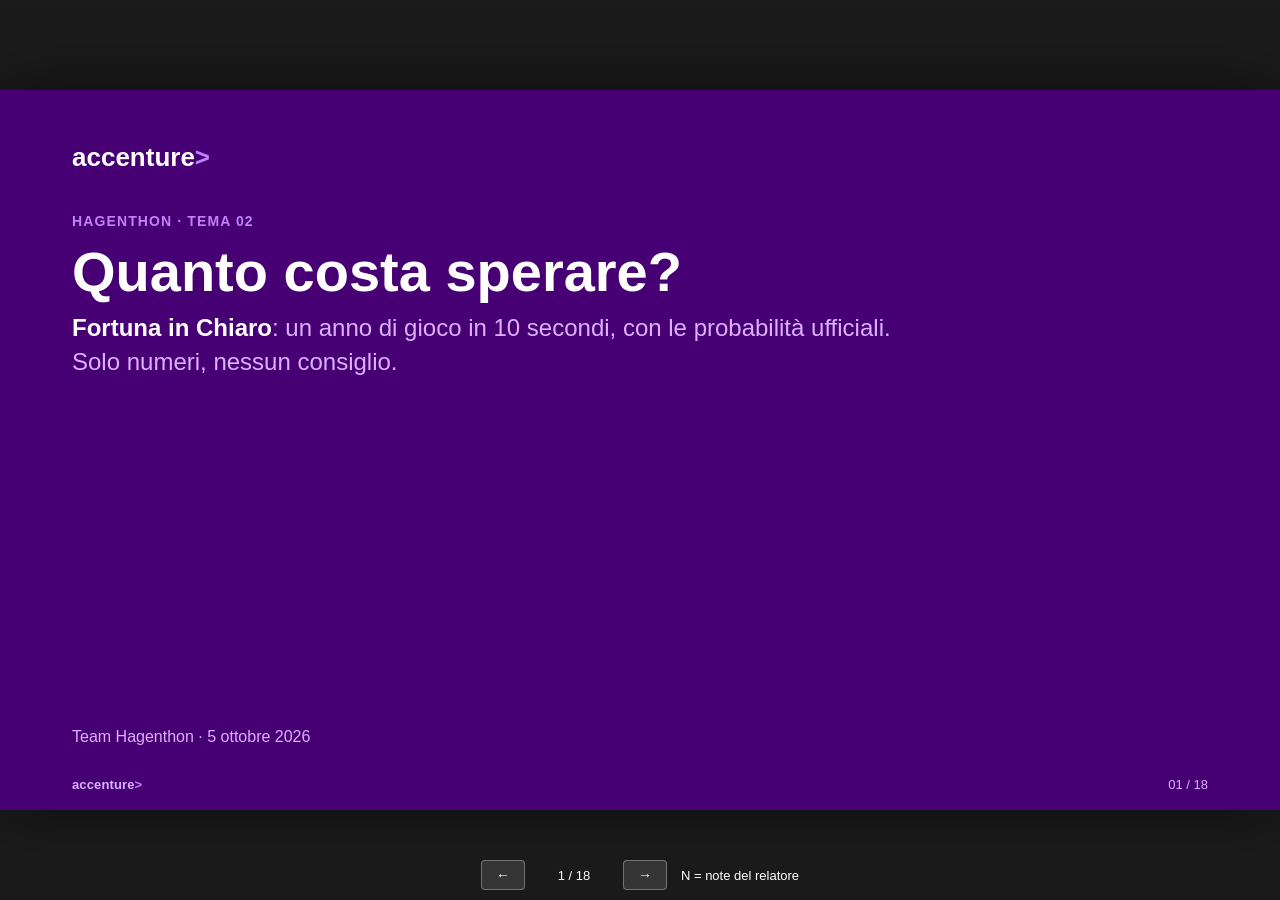
==== commit 4a385b70: "Presentazione v4: 9 slide parlate in 5' + appendice; verdetto QA v1 (FAIL su consegna) Co-Authored-B" ====
--- a/presentation/index.html
+++ b/presentation/index.html
@@ -4,11 +4,12 @@
 <meta charset="UTF-8">
 <title>Fortuna in Chiaro — Hagenthon, Tema 02</title>
 <!--
-  VERSIONE DEFINITIVA v3 (13:40) — agente innovazione, da skill presentazioni-accenture.
+  VERSIONE DEFINITIVA v4 (14:30) — agente innovazione, da skill presentazioni-accenture.
   Allineata a docs/idea/idea-selezionata.md (leve L1-L4, CR1, CR2, Fase 2, "Demo ... aggiornata").
-  Integra presentation/sezioni/business-case.html (numeri in docs/idea/numeri-business-case.md):
-    bc-01 + bc-05 (divario SerD) -> slide 03; bc-02, bc-04 -> appendice; bc-06 -> appendice A8 (da decidere);
-    bc-03 scartata (duplica slide 02 e 05). La cartella sezioni/ non serve più a questo file.
+  Riordinata secondo la scaletta v3; sezioni/business-case.html integrata e rimossa:
+    bc-01 (problema Italia) + bc-05 (divario SerD) -> slide 03;
+    bc-02 (chi paga di più) -> appendice A4; bc-04 (verità del biglietto) -> appendice A2;
+    bc-06 (valore su scala) -> appendice A8 (da decidere). bc-03 scartata (duplica 02/05).
   Navigazione diretta: index.html#n (n = numero slide, da 1). Note del relatore: tasto N.
 
   PARTE PARLATA (5:00, demo compresa)
@@ -34,8 +35,8 @@
   17  A7 Pausa e Conto (BR-17)            DA DECIDERE AL CHECKPOINT
   18  A8 Valore su scala ~150 mln €      DA DECIDERE AL CHECKPOINT
   Fonti numeri: docs/idea/numeri-business-case.md, valore-checkpoint.md, ricerca-azzardo.md;
-  numeri della simulazione: app/ con seme demo 20261005 (perdita attesa 1.050,83 €; 175 vincite, 72 rimborsi;
-  174 su 10.000 in attivo; banco 10.738.155 € su 36.500.000 €).
+  numeri della simulazione: app/ con seme demo 20261005 (perdita attesa 1.050,83 €; 175 vincite, 72 rimborsi,
+  38,5% delle vincite è rimborso; 174 su 10.000 in attivo, 1,7%; banco 10.738.155 € su 36.500.000 €).
 -->
 <style>
   :root{
@@ -114,6 +115,7 @@
   .kpi .value{ font-size:52px; font-weight:700; color:var(--purple); line-height:1; }
   .kpi .label{ font-size:16px; color:#555; margin-top:10px; }
   .kpi .tag{ font-size:14px; color:var(--grey); margin-top:6px; }
+  .kpi-row + .kpi-row{ margin-top:18px; }
 
   .before-after{ display:flex; gap:24px; flex:1; min-height:0; }
   .ba-panel{ flex:1; border-radius:4px; padding:26px; display:flex; flex-direction:column; }
@@ -181,10 +183,14 @@
 
   .kpi.sm .value{ font-size:42px; }
   .kpi.xs .value{ font-size:36px; }
-  .kpi-row + .kpi-row{ margin-top:18px; }
   .gap-band{ display:flex; align-items:center; gap:28px; margin-top:22px; padding:18px 26px; background:var(--purple-darker); color:#fff; border-radius:4px; }
   .gap-band .big{ font-size:40px; font-weight:700; color:var(--purple-pastel); line-height:1; white-space:nowrap; }
   .gap-band .txt{ font-size:17px; line-height:1.4; }
+  .gap-row{ display:flex; gap:40px; align-items:center; flex:1; }
+  .gap-col{ flex:1; text-align:center; }
+  .gap-col .big{ font-size:60px; font-weight:700; color:var(--purple); line-height:1; }
+  .gap-col .small{ font-size:15px; color:var(--grey); margin-top:10px; }
+  .gap-vs{ font-size:22px; font-weight:700; color:var(--grey); }
   .chips{ display:flex; gap:10px; margin:0 0 12px 0; flex-wrap:wrap; }
   .chip{ font-size:14px; font-weight:700; padding:5px 12px; border:2px solid var(--purple); color:var(--purple-darker); border-radius:3px; }
   .cols3{ display:flex; gap:32px; flex:1; min-height:0; }
@@ -196,6 +202,7 @@
   .divider h1{ font-size:56px; }
   .note-box{ margin-top:14px; padding:12px 16px; border-left:4px solid var(--purple); background:#f6f6f1; font-size:16px; }
   .small{ font-size:15px; color:#6b6b63; }
+  .decide-flag{ position:absolute; top:28px; right:72px; font-size:13px; font-weight:700; letter-spacing:.06em; text-transform:uppercase; padding:6px 14px; border-radius:3px; background:#000; color:#fff; z-index:3; }
 
   /* note del relatore: nascoste, tasto N per mostrarle */
   .notes{ display:none; }
@@ -238,7 +245,7 @@
 <div id="viewport">
   <div id="deck">
 
-    <!-- SLIDE: 01 copertina -->
+    <!-- SLIDE 01: copertina -->
     <section class="slide cover bg-dark">
       <div class="content cover">
         <div class="wordmark-big">accenture<span style="color:var(--purple-light)">&gt;</span></div>
@@ -255,7 +262,7 @@
     </section>
     <!-- /SLIDE -->
 
-    <!-- SLIDE: 02 Salvatore, Deliverable 01 -->
+    <!-- SLIDE 02: Salvatore, Deliverable 01 -->
     <section class="slide">
       <div class="content">
         <div class="kicker">User Difficulty Statement <span class="deliv">Deliverable 01</span></div>
@@ -289,55 +296,31 @@
     </section>
     <!-- /SLIDE -->
 
-    <!-- SLIDE: 03 il problema -->
+    <!-- SLIDE 03: il problema su scala + divario di supporto (bc-01 + bc-05) -->
     <section class="slide">
       <div class="content">
         <div class="kicker">Il problema</div>
         <h2>Salvatore non è un caso isolato</h2>
         <div class="kpi-row" style="margin-top:10px">
           <div class="kpi"><div class="value">18 mln</div><div class="label">adulti che hanno giocato nell'ultimo anno</div><div class="tag">ISS, Rapporti ISTISAN 19/28</div></div>
-          <div class="kpi"><div class="value">1,4 mln</div><div class="label">a rischio moderato</div><div class="tag">ISS, Rapporti ISTISAN 19/28</div></div>
+          <div class="kpi"><div class="value">1,5 mln</div><div class="label">giocatori "problematici" (~3% adulti)</div><div class="tag">ISS, Rapporti ISTISAN 19/28</div></div>
           <div class="kpi"><div class="value">21,5 mld €</div><div class="label">persi netti dagli italiani nel 2024</div><div class="tag">ADM, Bilancio di esercizio 2024</div></div>
         </div>
-        <p class="note-box" style="margin-top:28px">Un biglietto da 5 € (modello A, ADM) restituisce in media <strong>71,2 centesimi per euro</strong>: il 28,8% resta perso per costruzione [UFF + DERIV].</p>
-      </div>
-      <div class="footer">
-        <span class="wordmark">accenture<span class="chevron">&gt;</span></span>
-        <span class="src">Fonti: ricerca-azzardo.md §0, §1.1, §4, §5 (ISS; ADM via agipronews.it e gioconews.it)</span>
-        <span class="page-num"></span>
-      </div>
-      <aside class="notes">0:35-0:50 (15") — 18 milioni di giocatori, 1,4 milioni a rischio moderato: è il nostro pubblico. I 1,5 milioni problematici vanno al numero verde, non a un simulatore. 21,5 miliardi persi nel 2024. Il gioco non è "sfortuna": è costruito per restituire meno di quanto si gioca.</aside>
-    </section>
-    <!-- /SLIDE -->
-
-    <!-- SLIDE: 04 la soluzione -->
-    <section class="slide">
-      <div class="content">
-        <div class="kicker">La soluzione</div>
-        <h2>Fortuna in Chiaro: <span class="accent">tre concetti</span>, un percorso</h2>
-        <div class="flow">
-          <div class="flow-box">Quiz prima</div><div class="flow-arrow"></div>
-          <div class="flow-box">La tua abitudine</div><div class="flow-arrow"></div>
-          <div class="flow-box highlight">Un anno in 10 secondi</div><div class="flow-arrow"></div>
-          <div class="flow-box">Dalla parte del banco</div><div class="flow-arrow"></div>
-          <div class="flow-box">Quiz dopo + trasferimento</div>
-        </div>
-        <div class="columns">
-          <div class="col"><h3>Probabilità in cose fisiche</h3><p>"1 su 12.480.000" diventa 208 stadi pieni con un solo vincitore.</p></div>
-          <div class="col"><h3>Vincite che non sono vincite</h3><p>"Hai vinto 5 €" diventa "hai recuperato la giocata: guadagno 0 €".</p></div>
-          <div class="col"><h3>Dalla parte del banco</h3><p>10.000 persone come Salvatore per un anno: chi incassa davvero.</p></div>
-        </div>
-        <p class="small">Statico, offline, nessun dato personale raccolto. Nessun consiglio: solo numeri e significati (vincolo T2-V3).</p>
-      </div>
-      <div class="footer">
-        <span class="wordmark">accenture<span class="chevron">&gt;</span></span>
-        <span class="page-num"></span>
-      </div>
-      <aside class="notes">0:50-1:00 (10") — Tre leve: le probabilità diventano cose fisiche, le vincite finte si smascherano, si guarda dalla parte del banco. Il percorso si misura: quiz prima e dopo, con una domanda nuova di trasferimento. Passo alla demo.</aside>
-    </section>
-    <!-- /SLIDE -->
-
-    <!-- SLIDE: 05 demo -->
+        <div class="gap-band">
+          <div class="big">1,5 mln ↔ ~15.000</div>
+          <div class="txt">Giocatori problematici contro persone in carico ai SerD per il gioco: meno dell'1,1%. Un divario che Fortuna in Chiaro non colma, ma rende visibile (CR1, "Vuoi parlarne con qualcuno?").</div>
+        </div>
+      </div>
+      <div class="footer">
+        <span class="wordmark">accenture<span class="chevron">&gt;</span></span>
+        <span class="src">Fonti: ricerca-azzardo.md §0, §4-5; numeri-business-case.md Slide 1 e 5 (ISS ISTISAN 19/28; ADM Bilancio 2024; Dipartimento Politiche Antidroga 2015; ISS TVNGA)</span>
+        <span class="page-num"></span>
+      </div>
+      <aside class="notes">SLIDE 03 · 0:35-0:55 (20") — 18 milioni di giocatori, 1,5 milioni problematici: è il contesto, non il nostro pubblico diretto (loro vanno al numero verde, non a un simulatore). 21,5 miliardi persi nel 2024. E tra chi ha un problema e chi riceve aiuto c'è un divario enorme: meno dell'1,1% è in carico ai SerD. Da qui nasce CR1.</aside>
+    </section>
+    <!-- /SLIDE -->
+
+    <!-- SLIDE 04: demo -->
     <section class="slide">
       <div class="content">
         <div class="kicker">Demo live · 2'30"</div>
@@ -351,45 +334,11 @@
         <span class="wordmark">accenture<span class="chevron">&gt;</span></span>
         <span class="page-num"></span>
       </div>
-      <aside class="notes">1:00-3:30 (2'30") — DEMO con ?demo=1. (1) 1:00-1:15 Quiz prima: Salvatore fa 1/3. (2) 1:15-1:50 Abitudine (2 biglietti da 5 € al giorno, 3.650 € l'anno) e un anno in 10 secondi: "servirebbero 208 stadi da 60.000 posti, e vincerebbe una sola persona" (L3). (3) 1:50-2:15 "HAI VINTO!"... era solo il rimborso: guadagno 0 €; il 38,5% delle vincite del modello A è il rimborso, il 79,4% è da 5 o 10 € (L1). (4) 2:15-2:45 Dalla parte del banco: 10.000 Salvatori per un anno, quanti in attivo, quanto incassa il banco; 21,5 miliardi in Italia (L2). (5) 2:45-3:20 Quiz dopo 3/3 + trasferimento sul biglietto da 2 € inventato; cruscotto prima/dopo. (6) 3:20-3:30 CR1: la soglia scelta da Salvatore è superata, compare "Vuoi parlarne con qualcuno?" con il numero verde; il messaggio lo invia solo lui. Se BR-17 è approvato: "Pausa e Conto" al posto del passo 4 o 10" prima della chiusura. I ritardatari restano nell'app ma escono dal copione. Se l'animazione non parte: video di riserva.</aside>
-    </section>
-    <!-- /SLIDE -->
-
-    <!-- SLIDE: 06 OPZIONALE BR-17 Pausa e Conto (go/no-go al checkpoint 14:05; eliminare se no-go) -->
-    <section class="slide">
-      <div class="content">
-        <div class="kicker">Pausa e Conto <span class="badge warn">Opzionale · go/no-go 14:05</span></div>
-        <h2>"Sto per comprare un biglietto": <span class="accent">30 secondi</span> di numeri</h2>
-        <div class="columns">
-          <div class="col">
-            <h3>Cosa mostra, per quel biglietto</h3>
-            <ul class="bullets">
-              <li>Perdita media attesa: 28,8% del prezzo (modello A)</li>
-              <li>Vincite che sono solo rimborso: 38,5%</li>
-              <li>Premio massimo in scala fisica: 208 stadi, un vincitore</li>
-            </ul>
-          </div>
-          <div class="col">
-            <h3>Cosa non fa</h3>
-            <ul class="bullets">
-              <li>Non dice cosa comprare né se giocare</li>
-              <li>Non è un esercizio clinico</li>
-              <li>Si chiude con "La scelta è tua"</li>
-            </ul>
-          </div>
-        </div>
-        <p class="note-box">Decisione informata, focus del Tema 02. Attivata solo da Salvatore (BR-17, Could).</p>
-      </div>
-      <div class="footer">
-        <span class="wordmark">accenture<span class="chevron">&gt;</span></span>
-        <span class="src">Dati: tabella ADM modello A (ricerca-azzardo.md §1.1); ricalcoli in idea-selezionata.md</span>
-        <span class="page-num"></span>
-      </div>
-      <aside class="notes">OPZIONALE, 0" di default. Se BR-17 passa al checkpoint 14:05 si mostra in demo (10"), e questa slide resta come riserva se la demo si blocca. Se no-go: eliminare la slide.</aside>
-    </section>
-    <!-- /SLIDE -->
-
-    <!-- SLIDE: 07 prima/dopo, Deliverable 02 -->
+      <aside class="notes">SLIDE 04 · 0:55-3:25 (2'30") — DEMO con ?demo=1. (1) 0:55-1:10 Quiz prima: Salvatore fa 1/3. (2) 1:10-1:45 Abitudine (2 biglietti da 5 € al giorno, 3.650 € l'anno) e un anno in 10 secondi: "servirebbero 208 stadi da 60.000 posti, e vincerebbe una sola persona" (L3). (3) 1:45-2:10 "HAI VINTO!"... era solo il rimborso: guadagno 0 €; il 38,5% delle vincite del modello A è il rimborso, il 79,4% è da 5 o 10 € (L1). (4) 2:10-2:40 Dalla parte del banco: 10.000 Salvatori per un anno, quanti in attivo, quanto incassa il banco; 21,5 miliardi in Italia (L2). (5) 2:40-3:15 Quiz dopo 3/3 + trasferimento sul biglietto da 2 € inventato; cruscotto prima/dopo. (6) 3:15-3:25 CR1: la soglia scelta da Salvatore è superata, compare "Vuoi parlarne con qualcuno?" con il numero verde; il messaggio lo invia solo lui. Se BR-17 è approvato: "Pausa e Conto" al posto del passo 4 o 10" prima della chiusura (vedi appendice A7). I ritardatari restano nell'app ma escono dal copione. Se l'animazione non parte: video di riserva.</aside>
+    </section>
+    <!-- /SLIDE -->
+
+    <!-- SLIDE 05: prima/dopo, Deliverable 02 -->
     <section class="slide">
       <div class="content">
         <div class="kicker">Before/After Simplicity Evidence <span class="deliv">Deliverable 02</span></div>
@@ -420,11 +369,11 @@
         <span class="src">Modello A, payout 71,2%: 3.650 × 28,8% ≈ 1.051 €; 12.480.000 / 730 biglietti l'anno ≈ 17.096 anni; rimborsi 4.576.000 / 11.893.456 vincite = 38,5% [UFF ADM + DERIV]</span>
         <span class="page-num"></span>
       </div>
-      <aside class="notes">3:30-3:45 (15") — Deliverable 02. Prima: "prima o poi vinco", quiz 1/3. Dopo: 3.650 € l'anno, perdita attesa circa 1.051 € (modello A; con il modello B si arriva a 1.456 €), premio massimo in media una volta ogni 17.000 anni circa. Quiz 3/3 e risposta corretta su un biglietto mai visto: ha capito il concetto, non ha memorizzato la risposta.</aside>
-    </section>
-    <!-- /SLIDE -->
-
-    <!-- SLIDE: 07 Risk & Clarity Note, Deliverable 03 -->
+      <aside class="notes">SLIDE 05 · 3:25-3:45 (20") — Deliverable 02. Prima: "prima o poi vinco", quiz 1/3. Dopo: 3.650 € l'anno, perdita attesa circa 1.051 € (modello A; con il modello B si arriva a 1.456 €), premio massimo in media una volta ogni 17.000 anni circa. Quiz 3/3 e risposta corretta su un biglietto mai visto: ha capito il concetto, non ha memorizzato la risposta.</aside>
+    </section>
+    <!-- /SLIDE -->
+
+    <!-- SLIDE 06: Risk & Clarity Note, Deliverable 03 -->
     <section class="slide">
       <div class="content">
         <div class="kicker">Risk &amp; Clarity Note <span class="deliv">Deliverable 03</span></div>
@@ -444,12 +393,11 @@
         <span class="src">Fonti: ADM tabelle premi (ricerca-azzardo.md §1); Lotto [TERZI] §2; ISS TVNGA §6</span>
         <span class="page-num"></span>
       </div>
-      <aside class="notes">3:45-4:00 (15") — Deliverable 03. Semplifichiamo il linguaggio, non i numeri: probabilità e premi sono quelli ufficiali ADM, verificati dai test. Il Lotto viene da un calcolo combinatorio di terzi e lo diciamo; la regola 5 su 90 è ricavata. Il biglietto da 2 € del quiz è inventato e dichiarato. Nessun consiglio. Il numero verde ISS è sempre visibile.</aside>
-    </section>
-    <!-- /SLIDE -->
-
-    <!-- SLIDE: 09 struttura agentica di sviluppo -->
-    <!-- kicker distinto dalla slide Fase 2 -->
+      <aside class="notes">SLIDE 06 · 3:45-4:00 (15") — Deliverable 03. Semplifichiamo il linguaggio, non i numeri: probabilità e premi sono quelli ufficiali ADM, verificati dai test. Il Lotto viene da un calcolo combinatorio di terzi e lo diciamo; la regola 5 su 90 è ricavata. Il biglietto da 2 € del quiz è inventato e dichiarato. Nessun consiglio. Il numero verde ISS è sempre visibile.</aside>
+    </section>
+    <!-- /SLIDE -->
+
+    <!-- SLIDE 07: struttura agentica di sviluppo -->
     <section class="slide">
       <div class="content">
         <div class="kicker">Struttura agentica di sviluppo · come l'abbiamo costruita</div>
@@ -487,13 +435,180 @@
         <span class="src">Dettaglio: agents/ e docs/governance/stato-avanzamento.md</span>
         <span class="page-num"></span>
       </div>
-      <aside class="notes">4:00-4:25 (25") — Questa è la struttura agentica di SVILUPPO (agents/), quella valutata. L'orchestratore coordina 5 agenti che si passano il lavoro attraverso file, ognuno scrive solo nelle sue cartelle. Due verifiche umane: scelta dell'idea e consegna. Sviluppo in due stanze parallele, Motore ed Esperienza, con un contratto API comune. Gli hook rendono le regole automatiche: niente scritture sulle fonti, niente segreti, test a ogni modifica. E il vincolo del tema, "nessun consiglio", è un hook: se un agente scrive "conviene" o "smetti" nell'app, la scrittura viene bloccata. Nessun push senza PASS di QA.</aside>
-    </section>
-    <!-- /SLIDE -->
-
-    <!-- SLIDE: 09 token -->
-    <section class="slide">
-      <div class="content">
+      <aside class="notes">SLIDE 07 · 4:00-4:35 (35") — Questa è la struttura agentica di SVILUPPO (agents/), quella valutata. L'orchestratore coordina 5 agenti che si passano il lavoro attraverso file, ognuno scrive solo nelle sue cartelle. Due verifiche umane: scelta dell'idea e consegna. Sviluppo in due stanze parallele, Motore ed Esperienza, con un contratto API comune e test per stanza. Gli hook rendono le regole automatiche: niente scritture sulle fonti, niente segreti, test a ogni modifica. E il vincolo del tema, "nessun consiglio", è un hook: se un agente scrive "conviene" o "smetti" nell'app, la scrittura viene bloccata prima ancora che qualcuno la riveda. Nessun push senza PASS di QA.</aside>
+    </section>
+    <!-- /SLIDE -->
+
+    <!-- SLIDE 08: visione Fase 2, breve -->
+    <section class="slide bg-light-grey">
+      <div class="content">
+        <div class="kicker">Visione Fase 2 <span class="badge warn">Non è nel MVP</span></div>
+        <h2>Da simulatore a <span class="accent">percorso di supporto</span></h2>
+        <div class="columns">
+          <div class="col">
+            <h3>Oggi nel MVP</h3>
+            <ul class="bullets">
+              <li>Analista deterministico: spesa, perdita attesa, quota del reddito</li>
+              <li>Escalation leggera CR1: "Vuoi parlarne con qualcuno?", attivata solo da Salvatore</li>
+            </ul>
+          </div>
+          <div class="col">
+            <h3>In Fase 2, con partnership clinica</h3>
+            <ul class="bullets">
+              <li>Movimenti reali con consenso; coach con supervisione clinica</li>
+              <li>Escalation con protocollo SerD/ISS; sportelli debiti e autoesclusione ADM</li>
+            </ul>
+          </div>
+        </div>
+        <p class="small" style="margin-top:10px">Dettaglio completo in appendice (A6). Prerequisiti: backend, partnership cliniche, consenso GDPR art. 9.</p>
+      </div>
+      <div class="footer">
+        <span class="wordmark">accenture<span class="chevron">&gt;</span></span>
+        <span class="src">Fonte: docs/idea/idea-selezionata.md, "Visione Fase 2"</span>
+        <span class="page-num"></span>
+      </div>
+      <aside class="notes">SLIDE 08 · 4:35-4:50 (15") — Oggi esistono già due agenti in forma leggera e deterministica: l'Analista (il motore di calcolo) e un'escalation leggera, CR1. Il resto, dal coach al supporto sui debiti, richiede partnership cliniche e consenso ai dati sanitari: per questo resta fuori dall'MVP. Il dettaglio è in appendice, per chi vuole approfondire.</aside>
+    </section>
+    <!-- /SLIDE -->
+
+    <!-- SLIDE 09: chiusura -->
+    <section class="slide closing bg-dark">
+      <div class="content closing">
+        <div class="kicker">Fortuna in Chiaro</div>
+        <h1>La fortuna non si cambia.<br>Si può vedere.</h1>
+        <p class="subtitle">Se il gioco è diventato un problema: Telefono Verde ISS <strong style="color:#fff">800 55 88 22</strong>, gratuito e anonimo.</p>
+        <div class="contacts">Repository: [URL repository] · app/index.html · presentation/index.html</div>
+      </div>
+      <div class="footer">
+        <span class="wordmark">accenture<span class="chevron">&gt;</span></span>
+        <span class="page-num"></span>
+      </div>
+      <aside class="notes">SLIDE 09 · 4:50-5:00 (10") — Chiudere su Salvatore: "Non gli diciamo cosa fare. Gli mostriamo, in 10 secondi, quanto gli costa sperare." Numero verde, repository. Grazie.</aside>
+    </section>
+    <!-- /SLIDE -->
+
+    <!-- SLIDE 10: divisore Appendice -->
+    <section class="slide bg-purple divider">
+      <div class="content divider" style="align-items:center;">
+        <div class="kicker">Fine della parte parlata</div>
+        <h1>Appendice</h1>
+        <p class="subtitle">Materiale di supporto per le domande: non è parlata, non conta nei 5 minuti.</p>
+      </div>
+      <div class="footer">
+        <span class="wordmark">accenture<span class="chevron">&gt;</span></span>
+        <span class="page-num"></span>
+      </div>
+      <aside class="notes">(non parlata) Divisore: da qui in poi, materiale di riserva per le domande.</aside>
+    </section>
+    <!-- /SLIDE -->
+
+    <!-- SLIDE 11: A1 la soluzione, tre concetti -->
+    <section class="slide">
+      <div class="content">
+        <div class="appx-tag">A1</div>
+        <div class="kicker">La soluzione</div>
+        <h2>Fortuna in Chiaro: <span class="accent">tre concetti</span>, un percorso</h2>
+        <div class="flow">
+          <div class="flow-box">Quiz prima</div><div class="flow-arrow"></div>
+          <div class="flow-box">La tua abitudine</div><div class="flow-arrow"></div>
+          <div class="flow-box highlight">Un anno in 10 secondi</div><div class="flow-arrow"></div>
+          <div class="flow-box">Dalla parte del banco</div><div class="flow-arrow"></div>
+          <div class="flow-box">Quiz dopo + trasferimento</div>
+        </div>
+        <div class="columns">
+          <div class="col"><h3>Probabilità in cose fisiche</h3><p>"1 su 12.480.000" diventa 208 stadi pieni con un solo vincitore.</p></div>
+          <div class="col"><h3>Vincite che non sono vincite</h3><p>"Hai vinto 5 €" diventa "hai recuperato la giocata: guadagno 0 €".</p></div>
+          <div class="col"><h3>Dalla parte del banco</h3><p>10.000 persone come Salvatore per un anno: chi incassa davvero.</p></div>
+        </div>
+        <p class="small">Statico, offline, nessun dato personale raccolto. Nessun consiglio: solo numeri e significati (vincolo T2-V3).</p>
+      </div>
+      <div class="footer">
+        <span class="wordmark">accenture<span class="chevron">&gt;</span></span>
+        <span class="page-num"></span>
+      </div>
+      <aside class="notes">(non parlata) Le tre leve della soluzione, per chi chiede "come funziona davvero".</aside>
+    </section>
+    <!-- /SLIDE -->
+
+    <!-- SLIDE 12: A2 la verità del biglietto (bc-04) -->
+    <section class="slide">
+      <div class="content">
+        <div class="appx-tag">A2</div>
+        <div class="kicker">I numeri · La verità del biglietto</div>
+        <h2>Non tutte le "vincite" sono un guadagno</h2>
+        <p class="subtitle">Lotteria istantanea da 5 €, modello A/B (ADM): quando si vince, spesso si recupera solo la giocata.</p>
+        <div class="kpi-row">
+          <div class="kpi"><div class="value">38,5%</div><div class="label">Delle vincite è solo il rimborso dei 5 € giocati</div></div>
+          <div class="kpi"><div class="value">79,4%</div><div class="label">Delle vincite vale 5 o 10 €</div></div>
+        </div>
+        <div class="kpi-row">
+          <div class="kpi"><div class="value">71,2% / 60,1%</div><div class="label">Payout reale: quanto torna ogni € giocato (modello A / B)</div></div>
+          <div class="kpi"><div class="value">208 stadi</div><div class="label">Da 60.000 posti pieni per vincere una sola volta il premio massimo</div></div>
+        </div>
+      </div>
+      <div class="footer">
+        <span class="wordmark">accenture<span class="chevron">&gt;</span></span>
+        <span class="src">Fonte: ADM, tabelle premi lotteria istantanea da 5 € (modelli A/B), calcolo nostro sui dati ufficiali (numeri-business-case.md Slide 4). Nessun marchio commerciale citato.</span>
+        <span class="page-num"></span>
+      </div>
+      <aside class="notes">(non parlata) Dettaglio numerico della leva L1, se richiesto in dibattito.</aside>
+    </section>
+    <!-- /SLIDE -->
+
+    <!-- SLIDE 13: A3 dalla parte del banco (simulazione, seme 20261005) -->
+    <section class="slide">
+      <div class="content">
+        <div class="appx-tag">A3</div>
+        <div class="kicker">I numeri · Dalla parte del banco</div>
+        <h2>10.000 Salvatori, un anno: chi incassa davvero</h2>
+        <p class="subtitle">Simulazione dell'app con seme demo fisso 20261005, per riprodurre esattamente questi numeri.</p>
+        <div class="kpi-row">
+          <div class="kpi"><div class="value">≈ 1.051 €</div><div class="label">perdita attesa l'anno a persona (modello A)</div></div>
+          <div class="kpi"><div class="value">175</div><div class="label">vincite su 10.000 persone, di cui 72 solo rimborso</div></div>
+        </div>
+        <div class="kpi-row">
+          <div class="kpi"><div class="value">174 / 10.000</div><div class="label">persone in attivo a fine anno (1,7%)</div></div>
+          <div class="kpi"><div class="value">10.738.155 €</div><div class="label">incassati dal banco su 36.500.000 € giocati</div></div>
+        </div>
+      </div>
+      <div class="footer">
+        <span class="wordmark">accenture<span class="chevron">&gt;</span></span>
+        <span class="src">Fonte: app/ (motore di simulazione), seme demo 20261005, riproducibile; 38,5% delle vincite è rimborso coerente con la tabella ADM modello A (numeri-business-case.md Slide 4)</span>
+        <span class="page-num"></span>
+      </div>
+      <aside class="notes">(non parlata) Numeri esatti della simulazione a 10.000 persone, per chi vuole verificare i conti dietro la demo.</aside>
+    </section>
+    <!-- /SLIDE -->
+
+    <!-- SLIDE 14: A4 chi paga di più (bc-02) -->
+    <section class="slide">
+      <div class="content">
+        <div class="appx-tag">A4</div>
+        <div class="kicker">I numeri · Fragilità</div>
+        <h2>Il peso non è uguale per tutti</h2>
+        <p class="subtitle">Pesa di più dove il reddito è più basso, e cresce tra i più giovani.</p>
+        <div class="kpi-row">
+          <div class="kpi"><div class="value">3.319 €</div><div class="label">Spesa pro capite/anno in Abruzzo (2024)</div></div>
+          <div class="kpi"><div class="value">845 €</div><div class="label">Spesa pro capite/anno in Trentino-Alto Adige, canale fisico (2024)</div></div>
+        </div>
+        <div class="kpi-row">
+          <div class="kpi"><div class="value">68.000 → 90.000</div><div class="label">Studenti 14-17 anni problematici, 2018 → 2024</div></div>
+          <div class="kpi"><div class="value">80.000 → 136.000+</div><div class="label">Studenti 14-17 anni a rischio, 2018 → 2024</div></div>
+        </div>
+      </div>
+      <div class="footer">
+        <span class="wordmark">accenture<span class="chevron">&gt;</span></span>
+        <span class="src">Fonte: Il Centro / PressGiochi su dati ADM territoriali · ISS, usciredalgioco.iss.it, monitoraggio popolazione scolastica 2024. Nesso individuale reddito/istruzione non quantificato da uno studio ISS: solo correlazione territoriale (numeri-business-case.md Slide 2).</span>
+        <span class="page-num"></span>
+      </div>
+      <aside class="notes">(non parlata) Se si chiede "chi gioca di più": disparità territoriale e crescita tra i minori.</aside>
+    </section>
+    <!-- /SLIDE -->
+
+    <!-- SLIDE 15: A5 token -->
+    <section class="slide">
+      <div class="content">
+        <div class="appx-tag">A5</div>
         <div class="kicker">Uso consapevole dei token</div>
         <h2>Il modello giusto per ogni ruolo, <span class="accent">zero token</span> a runtime</h2>
         <div class="columns">
@@ -523,14 +638,15 @@
         <span class="src">Fonte: CLAUDE.md, sezione "Uso consapevole dei token"</span>
         <span class="page-num"></span>
       </div>
-      <aside class="notes">4:25-4:35 (10") — Opus solo per idea e QA, Sonnet per business e governance, Haiku per i compiti meccanici. La soluzione è deterministica: i numeri devono essere esatti, quindi niente AI a runtime. Zero token per utente.</aside>
-    </section>
-    <!-- /SLIDE -->
-
-    <!-- SLIDE: 11 visione Fase 2 (architettura multi-agente del PRODOTTO, fuori MVP) -->
-    <section class="slide">
-      <div class="content">
-        <div class="kicker">Visione Fase 2 <span class="badge warn">Non è nel MVP</span> <span class="badge">Architettura del prodotto, non di sviluppo</span></div>
+      <aside class="notes">(non parlata) Dettaglio dei modelli per ruolo, se richiesto.</aside>
+    </section>
+    <!-- /SLIDE -->
+
+    <!-- SLIDE 16: A6 fase 2 di dettaglio -->
+    <section class="slide">
+      <div class="content">
+        <div class="appx-tag">A6</div>
+        <div class="kicker">Visione Fase 2, di dettaglio <span class="badge warn">Non è nel MVP</span> <span class="badge">Architettura del prodotto, non di sviluppo</span></div>
         <h2>Da simulatore a <span class="accent">percorso di supporto</span></h2>
         <table class="t">
           <tr><th style="width:260px">Agente del prodotto</th><th style="width:400px">Oggi, nel MVP (deterministico)</th><th>In Fase 2</th></tr>
@@ -547,13 +663,51 @@
         <span class="src">Fonte: docs/idea/idea-selezionata.md, "Visione Fase 2"</span>
         <span class="page-num"></span>
       </div>
-      <aside class="notes">4:35-4:45 (10") — Attenzione a non confonderla con la slide precedente: quella era la struttura agentica con cui abbiamo COSTRUITO l'app; questa è una VISIONE di prodotto, fuori dal MVP. Oggi due agenti esistono già in forma leggera e deterministica (Analista, Escalation con CR1). Il resto richiede partnership clinica e consenso: per questo non è nel MVP.</aside>
-    </section>
-    <!-- /SLIDE -->
-
-    <!-- SLIDE: 12 valore su scala, STIMA NOSTRA (da confermare al checkpoint) -->
+      <aside class="notes">(non parlata) Versione completa della slide 08: tabella dei 5 agenti del prodotto, oggi e in Fase 2. Attenzione a non confonderla con la struttura agentica di sviluppo (slide 07): questa è una visione di prodotto, fuori dal MVP.</aside>
+    </section>
+    <!-- /SLIDE -->
+
+    <!-- SLIDE 17: A7 Pausa e Conto, BR-17 — DA DECIDERE AL CHECKPOINT -->
+    <section class="slide">
+      <div class="decide-flag">Da decidere al checkpoint</div>
+      <div class="content">
+        <div class="appx-tag">A7</div>
+        <div class="kicker">Pausa e Conto <span class="badge warn">Opzionale · BR-17</span></div>
+        <h2>"Sto per comprare un biglietto": <span class="accent">30 secondi</span> di numeri</h2>
+        <div class="columns">
+          <div class="col">
+            <h3>Cosa mostra, per quel biglietto</h3>
+            <ul class="bullets">
+              <li>Perdita media attesa: 28,8% del prezzo (modello A)</li>
+              <li>Vincite che sono solo rimborso: 38,5%</li>
+              <li>Premio massimo in scala fisica: 208 stadi, un vincitore</li>
+            </ul>
+          </div>
+          <div class="col">
+            <h3>Cosa non fa</h3>
+            <ul class="bullets">
+              <li>Non dice cosa comprare né se giocare</li>
+              <li>Non è un esercizio clinico</li>
+              <li>Si chiude con "La scelta è tua"</li>
+            </ul>
+          </div>
+        </div>
+        <p class="note-box">Decisione informata, focus del Tema 02. Attivata solo da Salvatore (BR-17, Could). Se approvata al checkpoint, sostituisce 10" nel copione demo (slide 04); se no, resta solo qui come riserva.</p>
+      </div>
+      <div class="footer">
+        <span class="wordmark">accenture<span class="chevron">&gt;</span></span>
+        <span class="src">Dati: tabella ADM modello A (ricerca-azzardo.md §1.1); ricalcoli in idea-selezionata.md</span>
+        <span class="page-num"></span>
+      </div>
+      <aside class="notes">(non parlata, riserva) Se BR-17 è approvata, se ne parla già in demo (slide 04). Questa slide resta come riserva se la demo si blocca sul quel passo, o per rispondere a domande su "Pausa e Conto".</aside>
+    </section>
+    <!-- /SLIDE -->
+
+    <!-- SLIDE 18: A8 valore su scala (bc-06) — DA DECIDERE AL CHECKPOINT -->
     <section class="slide bg-light-grey">
-      <div class="content">
+      <div class="decide-flag">Da decidere al checkpoint</div>
+      <div class="content">
+        <div class="appx-tag" style="background:#fff">A8</div>
         <div class="kicker">Valore su scala <span class="badge warn">Stima nostra</span></div>
         <h2>Se raggiungessimo l'1% dei giocatori</h2>
         <div class="kpi-row">
@@ -565,26 +719,10 @@
       </div>
       <div class="footer">
         <span class="wordmark">accenture<span class="chevron">&gt;</span></span>
-        <span class="src">Fonte: valore-checkpoint.md §2 (stima nostra su ADM Bilancio 2024 e ISS ISTISAN 19/28)</span>
-        <span class="page-num"></span>
-      </div>
-      <aside class="notes">4:45-4:52 (7") — DA CONFERMARE AL CHECKPOINT 14:05: l'utente decide se tenere questa slide. Se resta: "È una stima nostra, non misurata: 1% dei giocatori, 70% che capisce, circa 150 milioni l'anno di perdite rese visibili. Non risparmi: consapevolezza." Se viene tolta: i 7 secondi passano alla chiusura.</aside>
-    </section>
-    <!-- /SLIDE -->
-
-    <!-- SLIDE: 13 chiusura -->
-    <section class="slide closing bg-dark">
-      <div class="content closing">
-        <div class="kicker">Fortuna in Chiaro</div>
-        <h1>La fortuna non si cambia.<br>Si può vedere.</h1>
-        <p class="subtitle">Se il gioco è diventato un problema: Telefono Verde ISS <strong style="color:#fff">800 55 88 22</strong>, gratuito e anonimo.</p>
-        <div class="contacts">Repository: [URL GitHub da inserire] · app/index.html · presentation/index.html</div>
-      </div>
-      <div class="footer">
-        <span class="wordmark">accenture<span class="chevron">&gt;</span></span>
-        <span class="page-num"></span>
-      </div>
-      <aside class="notes">4:52-5:00 (8") — Chiudere su Salvatore: "Non gli diciamo cosa fare. Gli mostriamo, in 10 secondi, quanto gli costa sperare." Numero verde, repository. Grazie.</aside>
+        <span class="src">Fonte: valore-checkpoint.md §2; numeri-business-case.md Slide 6 (stima nostra su ADM Bilancio 2024 e ISS ISTISAN 19/28)</span>
+        <span class="page-num"></span>
+      </div>
+      <aside class="notes">(non parlata, riserva) DA CONFERMARE AL CHECKPOINT: se si vuole citare il valore su scala in chiusura o in dibattito, i numeri sono qui, già dichiarati come stima non misurata.</aside>
     </section>
     <!-- /SLIDE -->
 
@@ -640,7 +778,14 @@
     deck.style.transform = 'translate(-50%,-50%) scale(' + scale + ')';
   }
 
+  function applyHash(){
+    var h = window.location.hash.replace('#', '');
+    var n = parseInt(h, 10);
+    if (!isNaN(n) && n >= 1 && n <= total){ goTo(n - 1); }
+  }
+
   window.addEventListener('resize', resize);
+  window.addEventListener('hashchange', applyHash);
   window.addEventListener('keydown', function(e){
     if (e.key === 'ArrowRight' || e.key === ' ' || e.key === 'PageDown' || e.key === 'ArrowDown'){
       e.preventDefault(); next();
@@ -661,6 +806,7 @@
   document.getElementById('hit-prev').addEventListener('click', prev);
 
   resize();
+  applyHash();
   render();
 })();
 </script>
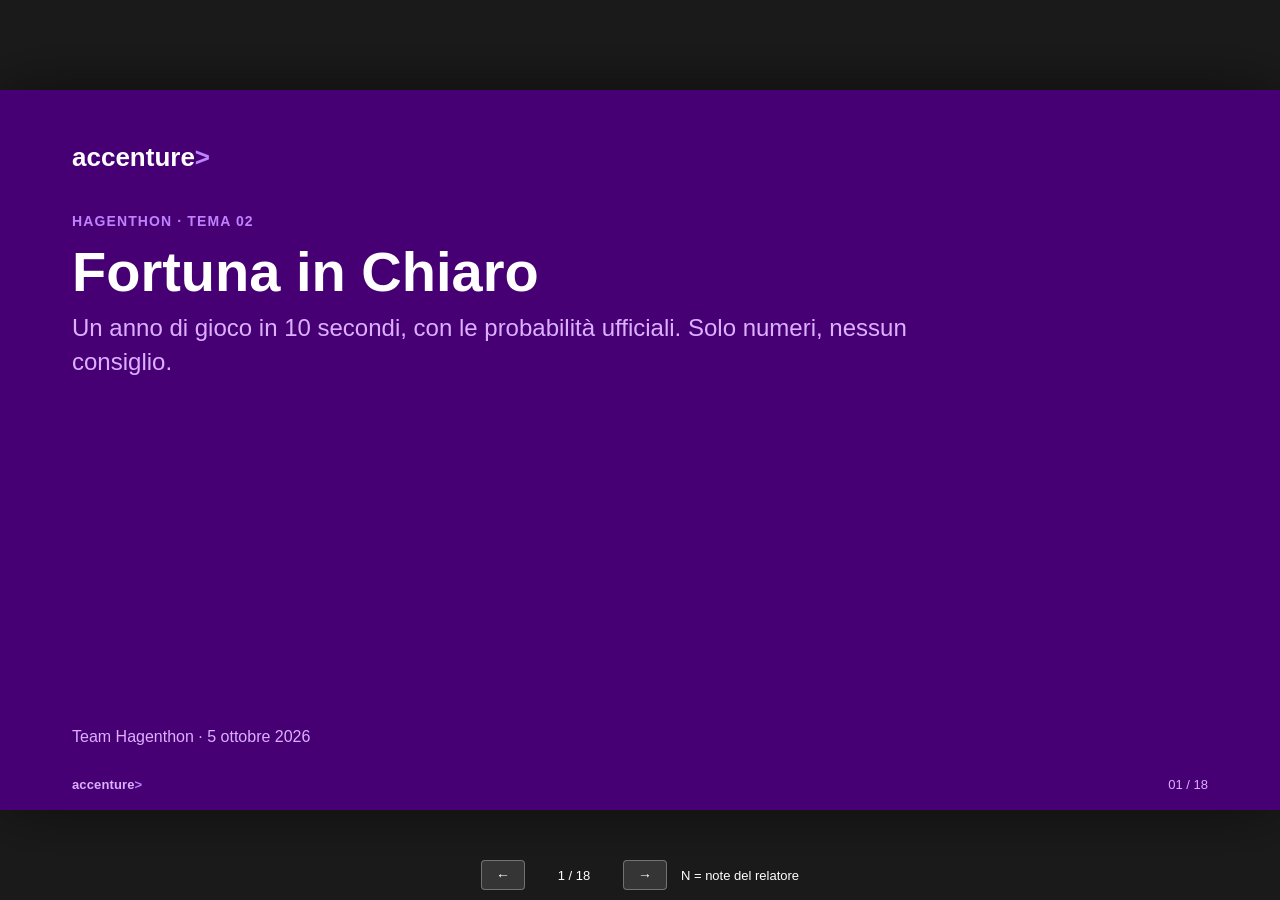
==== commit a3a7efa0: "Checkpoint 14:30: Lotto tolto, Pausa e Conto attivo, nome Fortuna in Chiaro Decisioni dell'utente re" ====
--- a/presentation/index.html
+++ b/presentation/index.html
@@ -24,6 +24,21 @@
   09  4:50-5:00  (10")   Chiusura
   Totale: 10+25+20+150+20+15+35+15+10 = 300" = 5'00"
 
+  TARATURA DEMO DA FARE A PRODOTTO FINITO: quando "Pausa e Conto" (BR-17, A7) e la stima
+  ~150 mln € (A8) entreranno nella parte parlata, vanno inseriti senza superare 5'00" totali.
+  Proposta concreta per fare spazio, in ordine di preferenza:
+  1) Slide 04 (DEMO, 2'30"): sostituire il passo "Dalla parte del banco" (30") con "Pausa e Conto",
+     come già previsto nella nota della slide 04 ("se BR-17 è approvato... al posto del passo 4");
+     il passo del banco resta solo in appendice (A3). Costo netto: 0" (sostituzione, non aggiunta).
+  2) Se "Pausa e Conto" va aggiunto *in più* e non in sostituzione, accorciare la slide 07
+     (struttura agentica, 35") a 25" tagliando il dettaglio "stanze parallele" (resta solo nel parlato
+     essenziale: 5 agenti + hook) e usare i 10" liberati per il passo aggiuntivo.
+  3) Per citare ~150 mln € (A8) in chiusura: comprimere la slide 03 (problema su scala, 20") a 15"
+     (si leggono solo i due KPI principali, il gap-band resta ma non viene letto per esteso) e
+     spostare i 5" liberati a fine slide 05 o inizio slide 09, dove si può aggiungere la frase
+     "su scala, un punto percentuale di adozione renderebbe consapevoli circa 150 milioni di euro l'anno".
+  Non toccare le note di slide 01, 02, 06, 08, 09: sono già al minimo indispensabile.
+
   APPENDICE (dopo la chiusura, non parlata: per le domande)
   10  Divisore "Appendice"
   11  A1 La soluzione: tre concetti, un percorso
@@ -32,8 +47,8 @@
   14  A4 Chi paga di più
   15  A5 Token: modello per ruolo
   16  A6 Fase 2 di dettaglio
-  17  A7 Pausa e Conto (BR-17)            DA DECIDERE AL CHECKPOINT
-  18  A8 Valore su scala ~150 mln €      DA DECIDERE AL CHECKPOINT
+  17  A7 Pausa e Conto (BR-17)
+  18  A8 Valore su scala ~150 mln €
   Fonti numeri: docs/idea/numeri-business-case.md, valore-checkpoint.md, ricerca-azzardo.md;
   numeri della simulazione: app/ con seme demo 20261005 (perdita attesa 1.050,83 €; 175 vincite, 72 rimborsi,
   38,5% delle vincite è rimborso; 174 su 10.000 in attivo, 1,7%; banco 10.738.155 € su 36.500.000 €).
@@ -250,15 +265,15 @@
       <div class="content cover">
         <div class="wordmark-big">accenture<span style="color:var(--purple-light)">&gt;</span></div>
         <div class="kicker">Hagenthon · Tema 02</div>
-        <h1>Quanto costa sperare?</h1>
-        <p class="subtitle"><strong style="color:#fff">Fortuna in Chiaro</strong>: un anno di gioco in 10 secondi, con le probabilità ufficiali. Solo numeri, nessun consiglio.</p>
+        <h1>Fortuna in Chiaro</h1>
+        <p class="subtitle">Un anno di gioco in 10 secondi, con le probabilità ufficiali. Solo numeri, nessun consiglio.</p>
         <div class="meta">Team Hagenthon · 5 ottobre 2026</div>
       </div>
       <div class="footer">
         <span class="wordmark">accenture<span class="chevron">&gt;</span></span>
         <span class="page-num"></span>
       </div>
-      <aside class="notes">SLIDE 01 · 0:00-0:10 (10") — "Quanto costa sperare? Fortuna in Chiaro mostra in 10 secondi un anno di gioco, con le probabilità ufficiali ADM. Non giudica, non consiglia: mostra i numeri."</aside>
+      <aside class="notes">SLIDE 01 · 0:00-0:10 (10") — "Fortuna in Chiaro mostra in 10 secondi un anno di gioco, con le probabilità ufficiali ADM. Non giudica, non consiglia: mostra i numeri."</aside>
     </section>
     <!-- /SLIDE -->
 
@@ -382,7 +397,6 @@
           <tr><th style="width:230px">Aspetto</th><th>Come lo trattiamo</th></tr>
           <tr><td class="m">Semplificato</td><td>Linguaggio, visualizzazione (un anno in 10 secondi), arrotondamenti nei testi. Solo due biglietti da 5 € (modelli A e B), senza marchi commerciali.</td></tr>
           <tr><td class="m">Non alterato</td><td>Probabilità e premi ufficiali ADM delle tabelle di emissione: il payout calcolato dall'app coincide con la tabella (test automatici).</td></tr>
-          <tr><td class="m">Lotto</td><td>Fonte di terzi (calcolo combinatorio standard: ambo 1 su 400,5, 250 volte la posta), dichiarata come tale. La regola "5 numeri estratti su 90" è ricavata da quel calcolo. La posta la sceglie l'utente.</td></tr>
           <tr><td class="m">Quiz didattico</td><td>Il biglietto da 2 € al 70% della domanda di trasferimento è inventato per l'esercizio ed è dichiarato come tale nell'app.</td></tr>
           <tr><td class="m">Nessun consiglio</td><td>L'app mostra numeri e significati, non dice se giocare o smettere (T2-V3). Nessun dato personale raccolto.</td></tr>
           <tr><td class="m">Se serve aiuto</td><td>Telefono Verde Nazionale ISS <strong>800 55 88 22</strong>: gratuito, anonimo, lunedì-venerdì 10:00-16:00.</td></tr>
@@ -390,10 +404,10 @@
       </div>
       <div class="footer">
         <span class="wordmark">accenture<span class="chevron">&gt;</span></span>
-        <span class="src">Fonti: ADM tabelle premi (ricerca-azzardo.md §1); Lotto [TERZI] §2; ISS TVNGA §6</span>
-        <span class="page-num"></span>
-      </div>
-      <aside class="notes">SLIDE 06 · 3:45-4:00 (15") — Deliverable 03. Semplifichiamo il linguaggio, non i numeri: probabilità e premi sono quelli ufficiali ADM, verificati dai test. Il Lotto viene da un calcolo combinatorio di terzi e lo diciamo; la regola 5 su 90 è ricavata. Il biglietto da 2 € del quiz è inventato e dichiarato. Nessun consiglio. Il numero verde ISS è sempre visibile.</aside>
+        <span class="src">Fonti: ADM tabelle premi (ricerca-azzardo.md §1); ISS TVNGA §6</span>
+        <span class="page-num"></span>
+      </div>
+      <aside class="notes">SLIDE 06 · 3:45-4:00 (15") — Deliverable 03. Semplifichiamo il linguaggio, non i numeri: probabilità e premi sono quelli ufficiali ADM, verificati dai test. Il biglietto da 2 € del quiz è inventato e dichiarato. Nessun consiglio. Il numero verde ISS è sempre visibile.</aside>
     </section>
     <!-- /SLIDE -->
 
@@ -667,9 +681,8 @@
     </section>
     <!-- /SLIDE -->
 
-    <!-- SLIDE 17: A7 Pausa e Conto, BR-17 — DA DECIDERE AL CHECKPOINT -->
-    <section class="slide">
-      <div class="decide-flag">Da decidere al checkpoint</div>
+    <!-- SLIDE 17: A7 Pausa e Conto, BR-17 -->
+    <section class="slide">
       <div class="content">
         <div class="appx-tag">A7</div>
         <div class="kicker">Pausa e Conto <span class="badge warn">Opzionale · BR-17</span></div>
@@ -703,9 +716,8 @@
     </section>
     <!-- /SLIDE -->
 
-    <!-- SLIDE 18: A8 valore su scala (bc-06) — DA DECIDERE AL CHECKPOINT -->
+    <!-- SLIDE 18: A8 valore su scala (bc-06) -->
     <section class="slide bg-light-grey">
-      <div class="decide-flag">Da decidere al checkpoint</div>
       <div class="content">
         <div class="appx-tag" style="background:#fff">A8</div>
         <div class="kicker">Valore su scala <span class="badge warn">Stima nostra</span></div>
